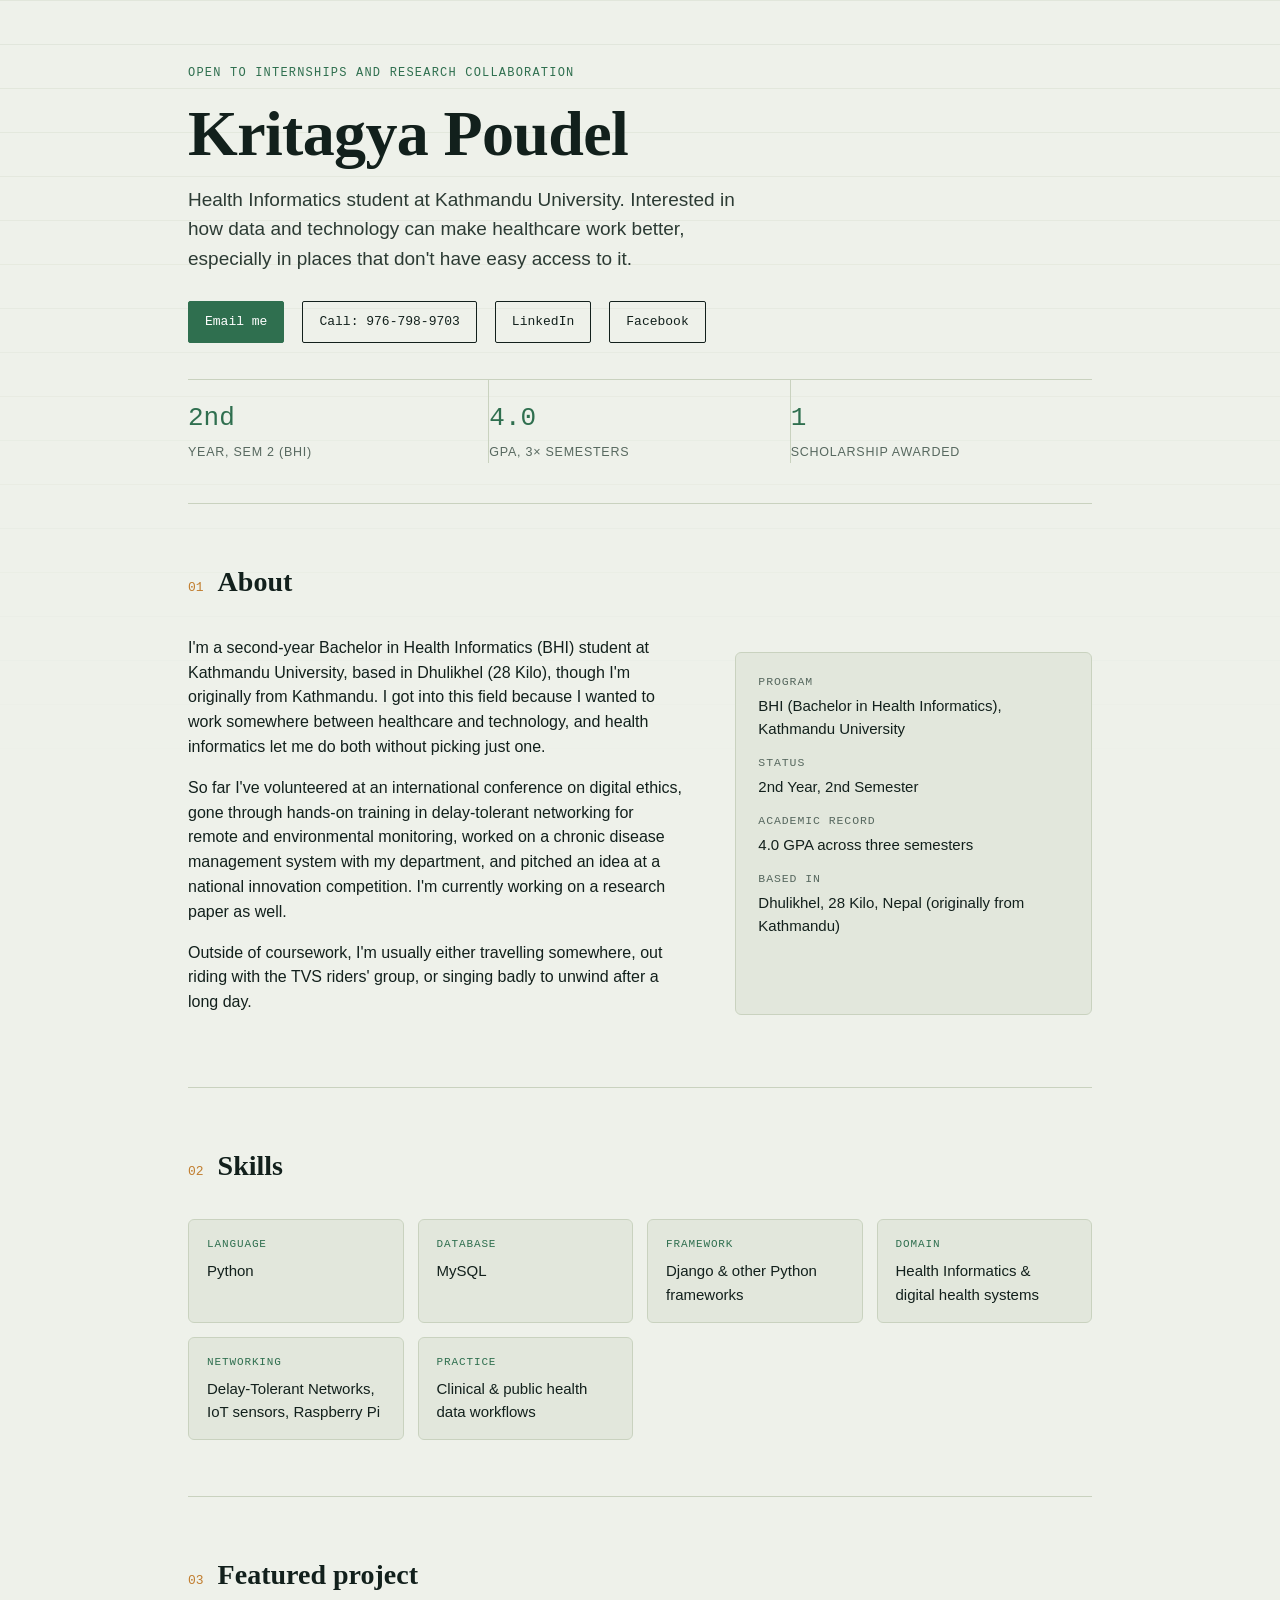
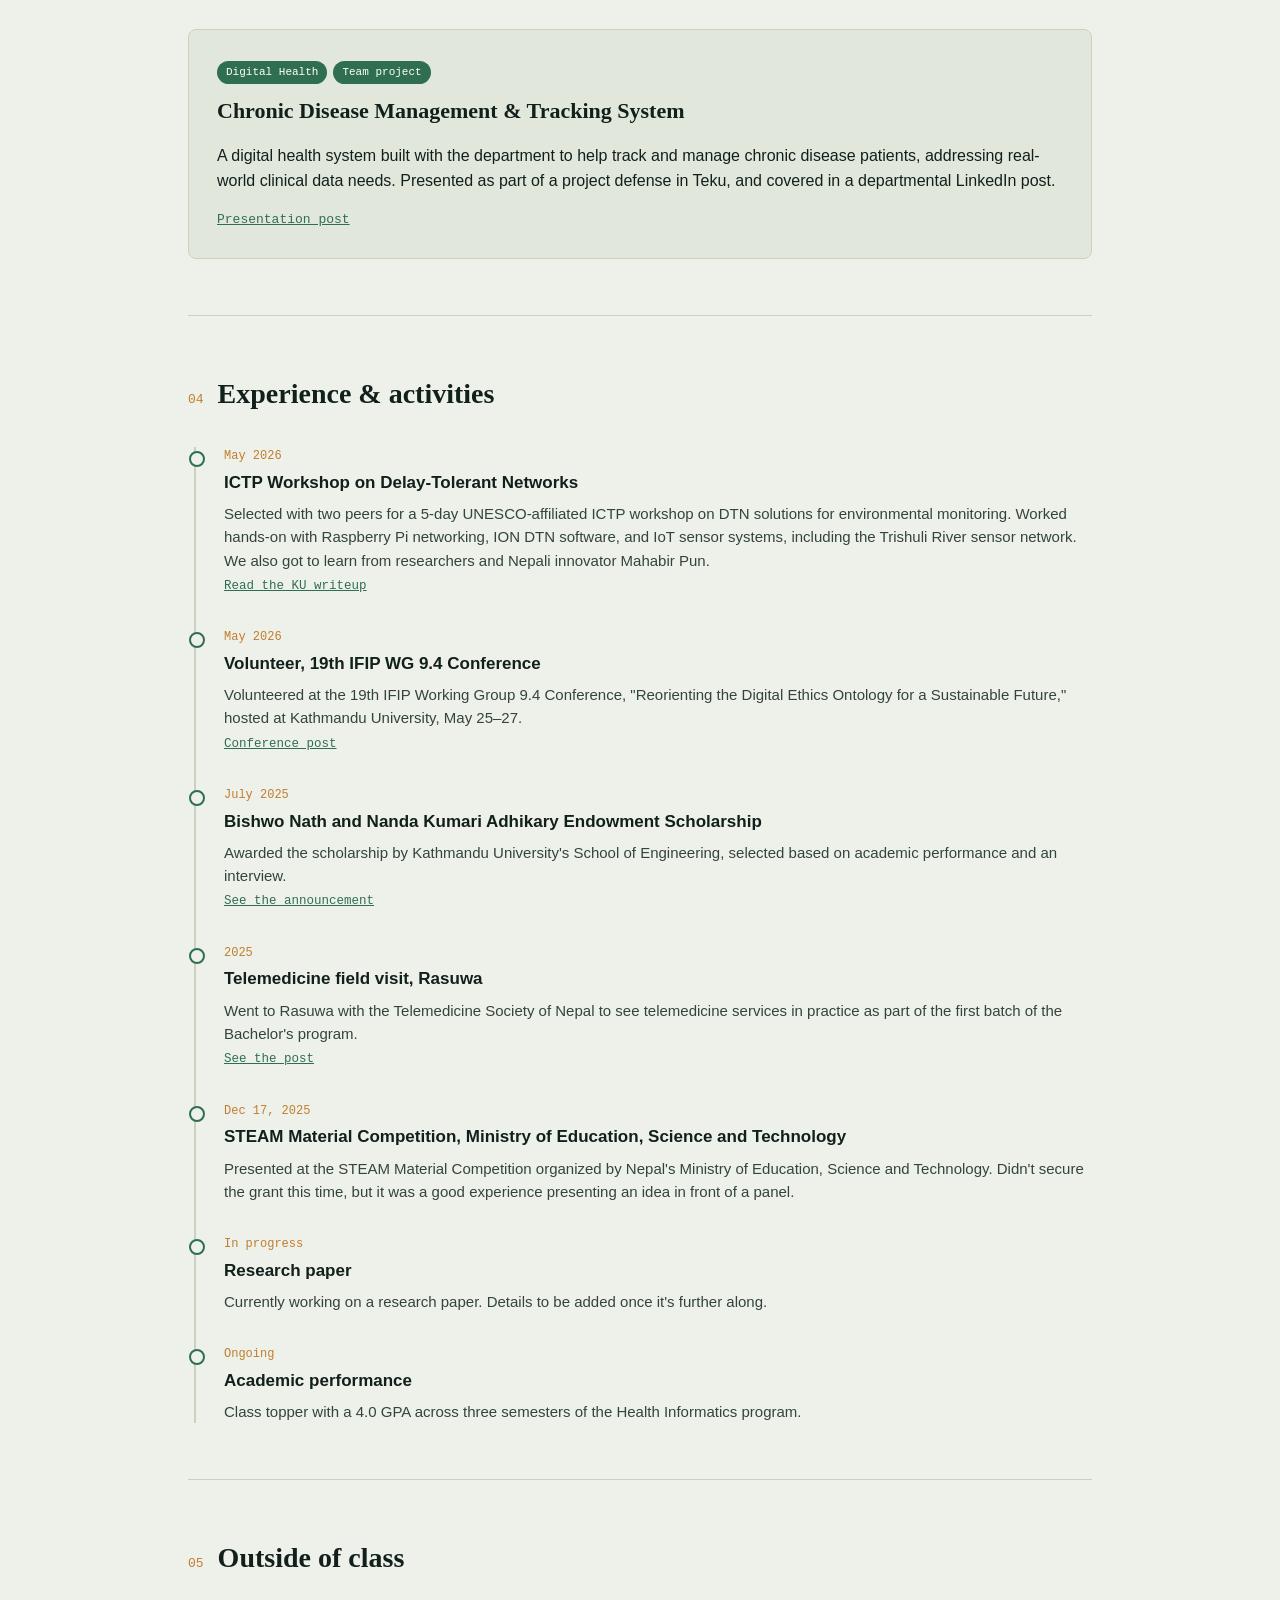
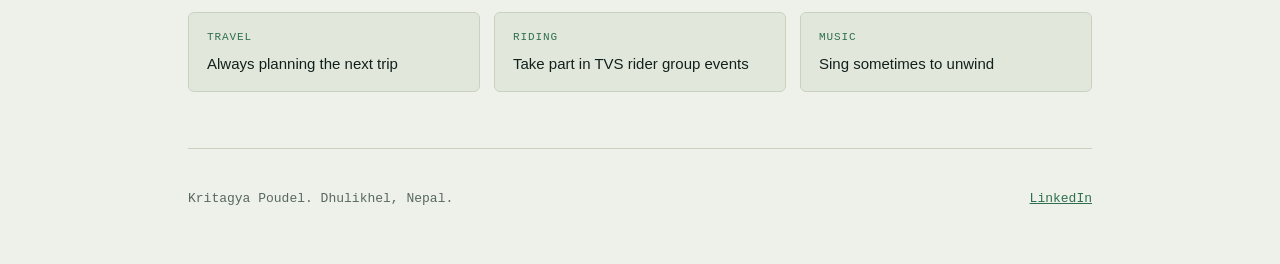
==== index.html @ c58d35d8 "Update personal information in the About section" ====
<!DOCTYPE html>
<html lang="en">
<head>
<meta charset="UTF-8">
<meta name="viewport" content="width=device-width, initial-scale=1.0">
<title>Kritagya Poudel | Health Informatics Student</title>
<meta name="description" content="Portfolio of Kritagya Poudel, Bachelor in Health Informatics student at Kathmandu University.">
<style>
  :root{
    --ink:#12201c;
    --paper:#eef1ea;
    --paper-2:#e2e7dc;
    --signal:#2f6f4f;
    --signal-bright:#4fae7a;
    --wire:#c9d2bf;
    --amber:#c17d2e;
    --display:"Fraunces","Georgia",serif;
    --body:"Inter","Helvetica Neue",Arial,sans-serif;
    --mono:"IBM Plex Mono","SFMono-Regular",Consolas,monospace;
  }
  *{box-sizing:border-box;}
  html{scroll-behavior:smooth;}
  body{
    margin:0;
    background:var(--paper);
    color:var(--ink);
    font-family:var(--body);
    line-height:1.55;
  }
  @font-face{
    font-family:"Fraunces";
    src:local("Georgia");
  }
  a{color:var(--signal);}
  .wrap{max-width:960px;margin:0 auto;padding:0 28px;}

  /* --- signal line background motif --- */
  .pulse-bg{
    position:fixed;inset:0;z-index:-1;pointer-events:none;
    background-image:
      linear-gradient(var(--wire) 1px, transparent 1px);
    background-size:100% 44px;
    opacity:.35;
    -webkit-mask-image: linear-gradient(to bottom, black, transparent 85%);
    mask-image: linear-gradient(to bottom, black, transparent 85%);
  }

  header{
    padding:64px 0 40px;
    border-bottom:1px solid var(--wire);
  }
  .eyebrow{
    font-family:var(--mono);
    font-size:12px;
    letter-spacing:.1em;
    text-transform:uppercase;
    color:var(--signal);
    margin-bottom:18px;
  }
  h1{
    font-family:var(--display);
    font-weight:600;
    font-size:clamp(38px,6vw,64px);
    line-height:1.02;
    margin:0 0 18px;
    letter-spacing:-.01em;
  }
  .tagline{
    font-size:19px;
    max-width:560px;
    color:#2c3b34;
    margin-bottom:28px;
  }
  .stat-row{
    display:grid;
    grid-template-columns:repeat(3,1fr);
    gap:0;
    margin-top:36px;
    border-top:1px solid var(--wire);
  }
  .stat{
    padding:18px 20px 0 0;
    border-right:1px solid var(--wire);
  }
  .stat:last-child{border-right:none;}
  .stat .num{
    font-family:var(--mono);
    font-size:26px;
    color:var(--signal);
    display:block;
  }
  .stat .label{
    font-size:12.5px;
    color:#57685f;
    text-transform:uppercase;
    letter-spacing:.06em;
  }
  .contact-links{
    display:flex;gap:18px;margin-top:26px;flex-wrap:wrap;
  }
  .btn{
    font-family:var(--mono);
    font-size:13px;
    text-decoration:none;
    padding:10px 16px;
    border:1px solid var(--ink);
    border-radius:2px;
    color:var(--ink);
    transition:.15s;
  }
  .btn:hover{background:var(--ink);color:var(--paper);}
  .btn.primary{background:var(--signal);border-color:var(--signal);color:#fff;}
  .btn.primary:hover{background:var(--signal-bright);border-color:var(--signal-bright);}

  section{padding:56px 0;border-bottom:1px solid var(--wire);}
  .sec-head{
    display:flex;align-items:baseline;gap:14px;margin-bottom:32px;
  }
  .sec-num{font-family:var(--mono);color:var(--amber);font-size:13px;}
  h2{
    font-family:var(--display);
    font-size:28px;
    margin:0;
    font-weight:600;
  }

  /* About */
  .about-grid{display:grid;grid-template-columns:1.4fr 1fr;gap:48px;}
  @media(max-width:720px){.about-grid{grid-template-columns:1fr;}}
  .about-grid p{margin:0 0 16px;}
  .facts{
    background:var(--paper-2);
    border:1px solid var(--wire);
    border-radius:6px;
    padding:20px 22px;
  }
  .facts dt{font-family:var(--mono);font-size:11.5px;text-transform:uppercase;letter-spacing:.08em;color:#57685f;margin-top:14px;}
  .facts dt:first-child{margin-top:0;}
  .facts dd{margin:3px 0 0;font-size:15px;}

  /* Skills */
  .skill-grid{
    display:grid;grid-template-columns:repeat(auto-fit,minmax(180px,1fr));
    gap:14px;
  }
  .skill-card{
    background:var(--paper-2);
    border:1px solid var(--wire);
    border-radius:6px;
    padding:16px 18px;
  }
  .skill-card .k{
    font-family:var(--mono);font-size:11px;color:var(--signal);
    text-transform:uppercase;letter-spacing:.08em;
  }
  .skill-card .v{font-size:15px;margin-top:6px;}

  /* Timeline for experience/activities */
  .tl{border-left:2px solid var(--wire);margin-left:6px;}
  .tl-item{position:relative;padding:0 0 32px 28px;}
  .tl-item:last-child{padding-bottom:0;}
  .tl-item::before{
    content:"";position:absolute;left:-7px;top:4px;
    width:12px;height:12px;border-radius:50%;
    background:var(--paper);border:2px solid var(--signal);
  }
  .tl-date{font-family:var(--mono);font-size:12px;color:var(--amber);}
  .tl-title{font-weight:600;font-size:17px;margin:4px 0 6px;}
  .tl-desc{font-size:15px;color:#33443c;}
  .tl-desc a{font-family:var(--mono);font-size:12.5px;}

  /* Project */
  .project-card{
    background:var(--paper-2);border:1px solid var(--wire);border-radius:8px;
    padding:28px;
  }
  .project-card h3{font-family:var(--display);font-size:22px;margin:0 0 10px;}
  .tag{
    display:inline-block;font-family:var(--mono);font-size:11px;
    background:var(--signal);color:#fff;padding:3px 9px;border-radius:20px;
    margin-right:6px;margin-bottom:10px;
  }
  .project-links{margin-top:14px;display:flex;gap:14px;font-family:var(--mono);font-size:13px;}

  footer{
    padding:40px 0 60px;
    font-family:var(--mono);
    font-size:13px;
    color:#57685f;
    display:flex;justify-content:space-between;flex-wrap:wrap;gap:12px;
  }
  footer a{color:var(--signal);}

  ::selection{background:var(--signal-bright);color:#fff;}
</style>
</head>
<body>
<div class="pulse-bg"></div>

<div class="wrap">
  <header>
    <div class="eyebrow">Open to internships and research collaboration</div>
    <h1>Kritagya Poudel</h1>
    <p class="tagline">Health Informatics student at Kathmandu University. Interested in how data and technology can make healthcare work better, especially in places that don't have easy access to it.</p>

    <div class="contact-links">
      <a class="btn primary" href="mailto:kritagya1324@student.ku.edu.np">Email me</a>
      <a class="btn" href="tel:+9779767989703">Call: 976-798-9703</a>
      <a class="btn" href="https://www.linkedin.com/in/kritagyapoudel" target="_blank" rel="noopener">LinkedIn</a>
      <a class="btn" href="https://www.facebook.com/kritu.poudel/" target="_blank" rel="noopener">Facebook</a>
    </div>

    <div class="stat-row">
      <div class="stat"><span class="num">2nd</span><span class="label">Year, Sem 2 (BHI)</span></div>
      <div class="stat"><span class="num">4.0</span><span class="label">GPA, 3× semesters</span></div>
      <div class="stat"><span class="num">1</span><span class="label">Scholarship awarded</span></div>
    </div>
  </header>

  <section id="about">
    <div class="sec-head"><span class="sec-num">01</span><h2>About</h2></div>
    <div class="about-grid">
      <div>
        <p>I'm a second-year Bachelor in Health Informatics (BHI) student at Kathmandu University, based in Dhulikhel (28 Kilo), though I'm originally from Kathmandu. I got into this field because I wanted to work somewhere between healthcare and technology, and health informatics let me do both without picking just one.</p>
        <p>So far I've volunteered at an international conference on digital ethics, gone through hands-on training in delay-tolerant networking for remote and environmental monitoring, worked on a chronic disease management system with my department, and pitched an idea at a national innovation competition. I'm currently working on a research paper as well.</p>
        <p>Outside of coursework, I'm usually either travelling somewhere, out riding with the TVS riders' group, or singing badly to unwind after a long day.</p>
      </div>
      <dl class="facts">
        <dt>Program</dt>
        <dd>BHI (Bachelor in Health Informatics), Kathmandu University</dd>
        <dt>Status</dt>
        <dd>2nd Year, 2nd Semester</dd>
        <dt>Academic record</dt>
        <dd>4.0 GPA across three semesters</dd>
        <dt>Based in</dt>
        <dd>Dhulikhel, 28 Kilo, Nepal (originally from Kathmandu)</dd>
      </dl>
    </div>
  </section>

  <section id="skills">
    <div class="sec-head"><span class="sec-num">02</span><h2>Skills</h2></div>
    <div class="skill-grid">
      <div class="skill-card"><div class="k">Language</div><div class="v">Python</div></div>
      <div class="skill-card"><div class="k">Database</div><div class="v">MySQL</div></div>
      <div class="skill-card"><div class="k">Framework</div><div class="v">Django &amp; other Python frameworks</div></div>
      <div class="skill-card"><div class="k">Domain</div><div class="v">Health Informatics &amp; digital health systems</div></div>
      <div class="skill-card"><div class="k">Networking</div><div class="v">Delay-Tolerant Networks, IoT sensors, Raspberry Pi</div></div>
      <div class="skill-card"><div class="k">Practice</div><div class="v">Clinical &amp; public health data workflows</div></div>
    </div>
  </section>

  <section id="project">
    <div class="sec-head"><span class="sec-num">03</span><h2>Featured project</h2></div>
    <div class="project-card">
      <span class="tag">Digital Health</span><span class="tag">Team project</span>
      <h3>Chronic Disease Management &amp; Tracking System</h3>
      <p>A digital health system built with the department to help track and manage chronic disease patients, addressing real-world clinical data needs. Presented as part of a project defense in Teku, and covered in a departmental LinkedIn post.</p>
      <div class="project-links">
        <a href="https://www.linkedin.com/posts/kudohi_the-department-of-health-informatics-kathmandu-activity-7490781590642663424-5_3l" target="_blank" rel="noopener">Presentation post</a>
      </div>
    </div>
  </section>

  <section id="experience">
    <div class="sec-head"><span class="sec-num">04</span><h2>Experience &amp; activities</h2></div>
    <div class="tl">
      <div class="tl-item">
        <div class="tl-date">May 2026</div>
        <div class="tl-title">ICTP Workshop on Delay-Tolerant Networks</div>
        <div class="tl-desc">Selected with two peers for a 5-day UNESCO-affiliated ICTP workshop on DTN solutions for environmental monitoring. Worked hands-on with Raspberry Pi networking, ION DTN software, and IoT sensor systems, including the Trishuli River sensor network. We also got to learn from researchers and Nepali innovator Mahabir Pun.
          <br><a href="https://ku.edu.np/news-app/ku-health-informatics-students-attend-ictp-workshop-on-delay-tolerant-networks?search_category=3&search_school=1&search_department=67&search_site_name=kudohi" target="_blank" rel="noopener">Read the KU writeup</a>
        </div>
      </div>
      <div class="tl-item">
        <div class="tl-date">May 2026</div>
        <div class="tl-title">Volunteer, 19th IFIP WG 9.4 Conference</div>
        <div class="tl-desc">Volunteered at the 19th IFIP Working Group 9.4 Conference, "Reorienting the Digital Ethics Ontology for a Sustainable Future," hosted at Kathmandu University, May 25–27.
          <br><a href="https://lnkd.in/p/g4Z8MsCM" target="_blank" rel="noopener">Conference post</a>
        </div>
      </div>
      <div class="tl-item">
        <div class="tl-date">July 2025</div>
        <div class="tl-title">Bishwo Nath and Nanda Kumari Adhikary Endowment Scholarship</div>
        <div class="tl-desc">Awarded the scholarship by Kathmandu University's School of Engineering, selected based on academic performance and an interview.
          <br><a href="https://ku.edu.np/news-app/scholarship-award-announcement---biswo-nath-adhikary-and-nanda-kumari-adhikary-endowment-fund?tags=SCHOLARSHIP&search_site_name=kuhome&show_on_home=0" target="_blank" rel="noopener">See the announcement</a>
        </div>
      </div>
      <div class="tl-item">
        <div class="tl-date">2025</div>
        <div class="tl-title">Telemedicine field visit, Rasuwa</div>
        <div class="tl-desc">Went to Rasuwa with the Telemedicine Society of Nepal to see telemedicine services in practice as part of the first batch of the Bachelor's program.
          <br><a href="https://www.linkedin.com/posts/kudohi_students-from-the-first-batch-of-the-bachelors-activity-7417100293370228736-YAhb" target="_blank" rel="noopener">See the post</a>
        </div>
      </div>
      <div class="tl-item">
        <div class="tl-date">Dec 17, 2025</div>
        <div class="tl-title">STEAM Material Competition, Ministry of Education, Science and Technology</div>
        <div class="tl-desc">Presented at the STEAM Material Competition organized by Nepal's Ministry of Education, Science and Technology. Didn't secure the grant this time, but it was a good experience presenting an idea in front of a panel.</div>
      </div>
      <div class="tl-item">
        <div class="tl-date">In progress</div>
        <div class="tl-title">Research paper</div>
        <div class="tl-desc">Currently working on a research paper. Details to be added once it's further along.</div>
      </div>
      <div class="tl-item">
        <div class="tl-date">Ongoing</div>
        <div class="tl-title">Academic performance</div>
        <div class="tl-desc">Class topper with a 4.0 GPA across three semesters of the Health Informatics program.</div>
      </div>
    </div>
  </section>

  <section id="hobbies">
    <div class="sec-head"><span class="sec-num">05</span><h2>Outside of class</h2></div>
    <div class="skill-grid">
      <div class="skill-card"><div class="k">Travel</div><div class="v">Always planning the next trip</div></div>
      <div class="skill-card"><div class="k">Riding</div><div class="v">Take part in TVS rider group events</div></div>
      <div class="skill-card"><div class="k">Music</div><div class="v">Sing sometimes to unwind</div></div>
    </div>
  </section>

  <footer>
    <span>Kritagya Poudel. Dhulikhel, Nepal.</span>
    <span><a href="https://www.linkedin.com/in/kritagyapoudel" target="_blank" rel="noopener">LinkedIn</a></span>
  </footer>
</div>

</body>
</html>
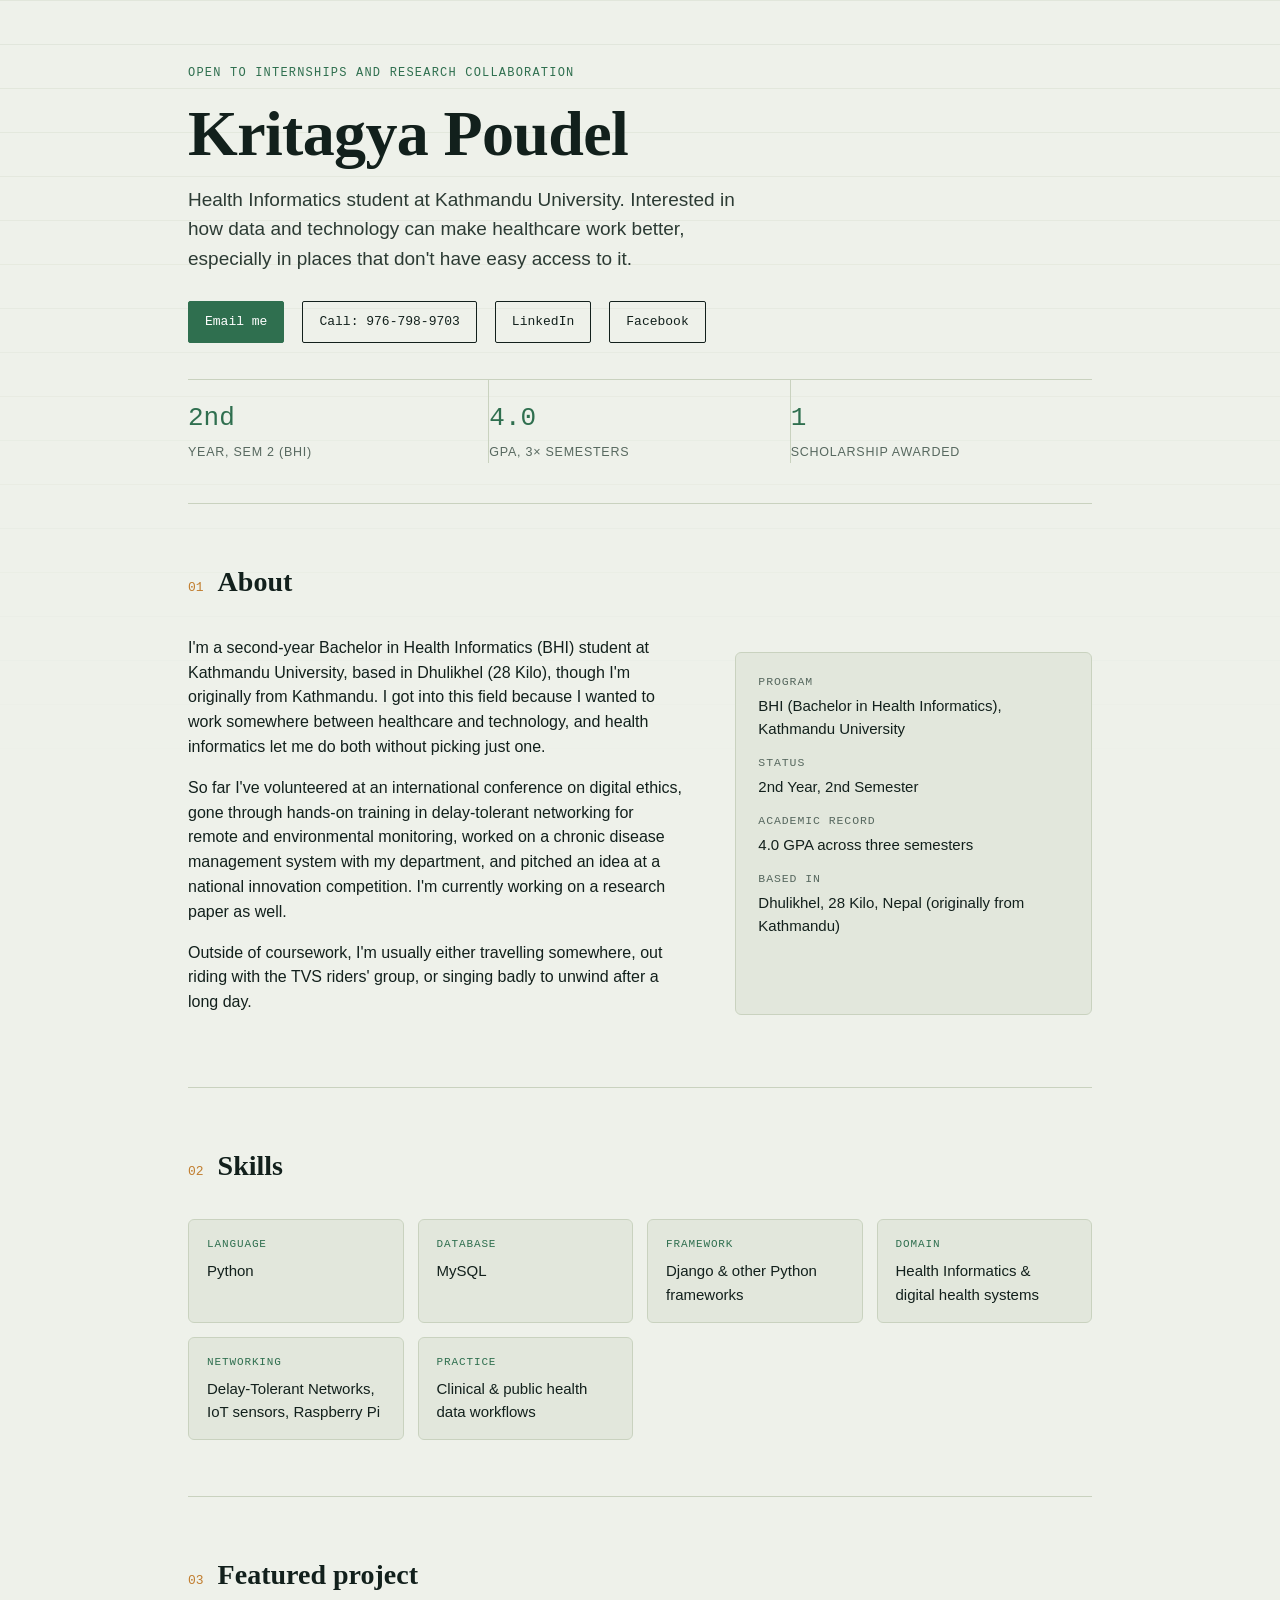
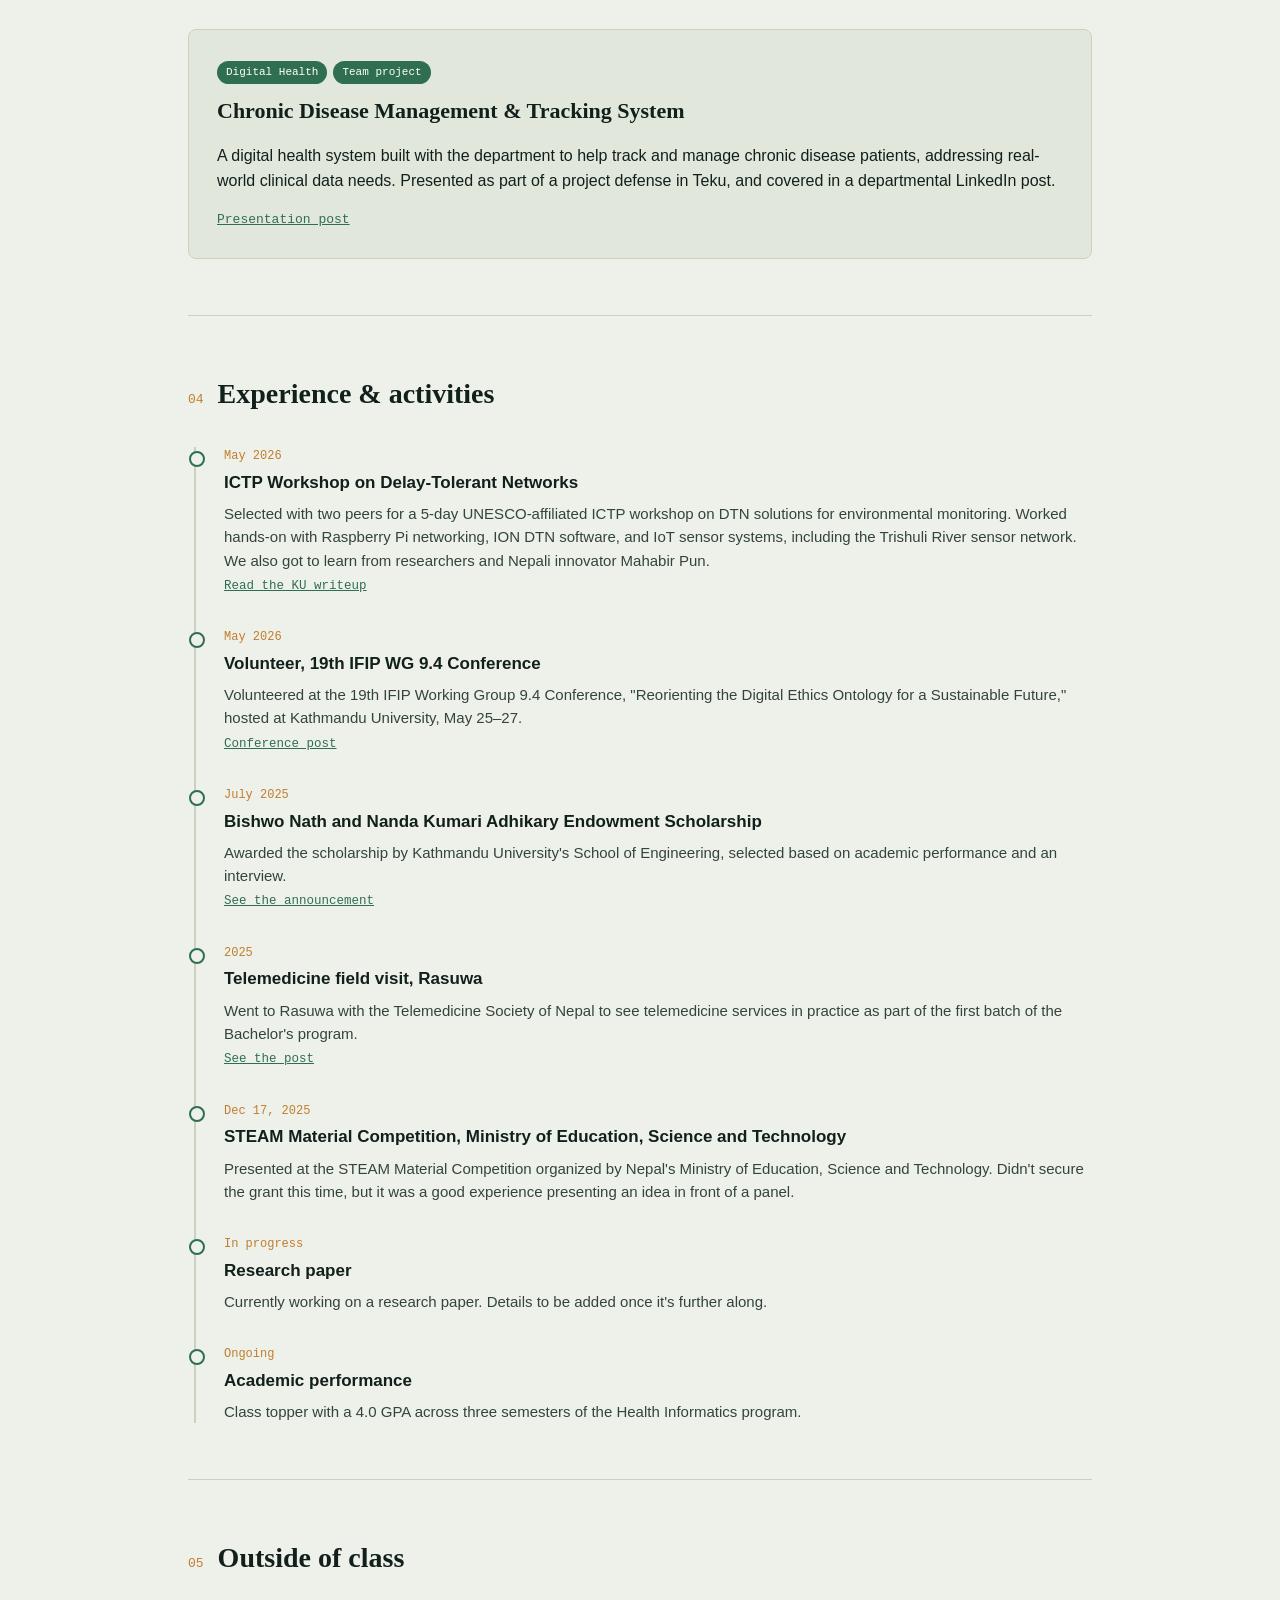
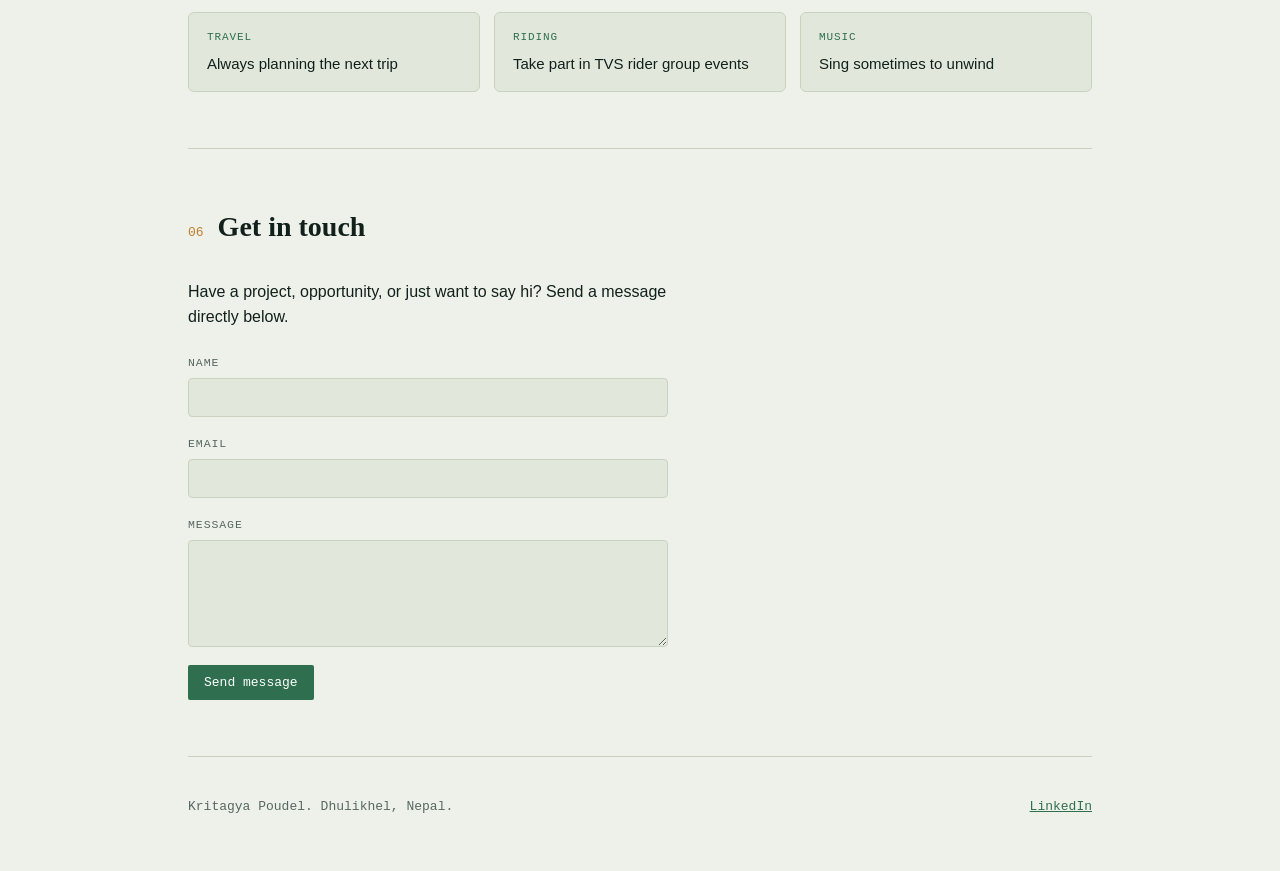
==== commit 42a13095: "Implement contact section with form Added a contact section with a form for user inquiries." ====
--- a/index.html
+++ b/index.html
@@ -5,6 +5,20 @@
 <meta name="viewport" content="width=device-width, initial-scale=1.0">
 <title>Kritagya Poudel | Health Informatics Student</title>
 <meta name="description" content="Portfolio of Kritagya Poudel, Bachelor in Health Informatics student at Kathmandu University.">
+
+<!-- Favicon: KP monogram -->
+<link rel="icon" type="image/svg+xml" href="data:image/svg+xml,%3Csvg xmlns='http://www.w3.org/2000/svg' viewBox='0 0 64 64'%3E%3Crect width='64' height='64' rx='12' fill='%232f6f4f'/%3E%3Ctext x='32' y='43' font-family='Georgia,serif' font-size='28' font-weight='700' fill='%23eef1ea' text-anchor='middle'%3EKP%3C/text%3E%3C/svg%3E">
+
+<!-- Open Graph / social preview -->
+<meta property="og:title" content="Kritagya Poudel | Health Informatics Student">
+<meta property="og:description" content="Bachelor in Health Informatics (BHI) student at Kathmandu University. Data, digital health systems, and networked care.">
+<meta property="og:type" content="website">
+<meta property="og:url" content="https://kritagyapoudel.com.np">
+<meta property="og:image" content="https://kritagyapoudel.com.np/preview.png">
+<meta name="twitter:card" content="summary_large_image">
+<meta name="twitter:title" content="Kritagya Poudel | Health Informatics Student">
+<meta name="twitter:description" content="Bachelor in Health Informatics (BHI) student at Kathmandu University. Data, digital health systems, and networked care.">
+<meta name="twitter:image" content="https://kritagyapoudel.com.np/preview.png">
 <style>
   :root{
     --ink:#12201c;
@@ -192,6 +206,24 @@
   footer a{color:var(--signal);}
 
   ::selection{background:var(--signal-bright);color:#fff;}
+
+  /* Contact form */
+  .contact-form{max-width:480px;}
+  .form-row{margin-bottom:18px;display:flex;flex-direction:column;}
+  .form-row label{
+    font-family:var(--mono);font-size:11.5px;text-transform:uppercase;
+    letter-spacing:.08em;color:#57685f;margin-bottom:6px;
+  }
+  .form-row input, .form-row textarea{
+    font-family:var(--body);font-size:15px;
+    padding:10px 12px;border:1px solid var(--wire);border-radius:4px;
+    background:var(--paper-2);color:var(--ink);
+    resize:vertical;
+  }
+  .form-row input:focus, .form-row textarea:focus{
+    outline:none;border-color:var(--signal);
+  }
+  .contact-form .btn{border:none;cursor:pointer;font-family:var(--mono);}
 </style>
 </head>
 <body>
@@ -320,6 +352,26 @@
     </div>
   </section>
 
+  <section id="contact">
+    <div class="sec-head"><span class="sec-num">06</span><h2>Get in touch</h2></div>
+    <p style="max-width:520px;margin-bottom:24px;">Have a project, opportunity, or just want to say hi? Send a message directly below.</p>
+    <form action="https://formspree.io/f/mqpzjjok" method="POST" class="contact-form">
+      <div class="form-row">
+        <label for="name">Name</label>
+        <input type="text" id="name" name="name" required>
+      </div>
+      <div class="form-row">
+        <label for="email">Email</label>
+        <input type="email" id="email" name="_replyto" required>
+      </div>
+      <div class="form-row">
+        <label for="message">Message</label>
+        <textarea id="message" name="message" rows="5" required></textarea>
+      </div>
+      <button type="submit" class="btn primary">Send message</button>
+    </form>
+  </section>
+
   <footer>
     <span>Kritagya Poudel. Dhulikhel, Nepal.</span>
     <span><a href="https://www.linkedin.com/in/kritagyapoudel" target="_blank" rel="noopener">LinkedIn</a></span>
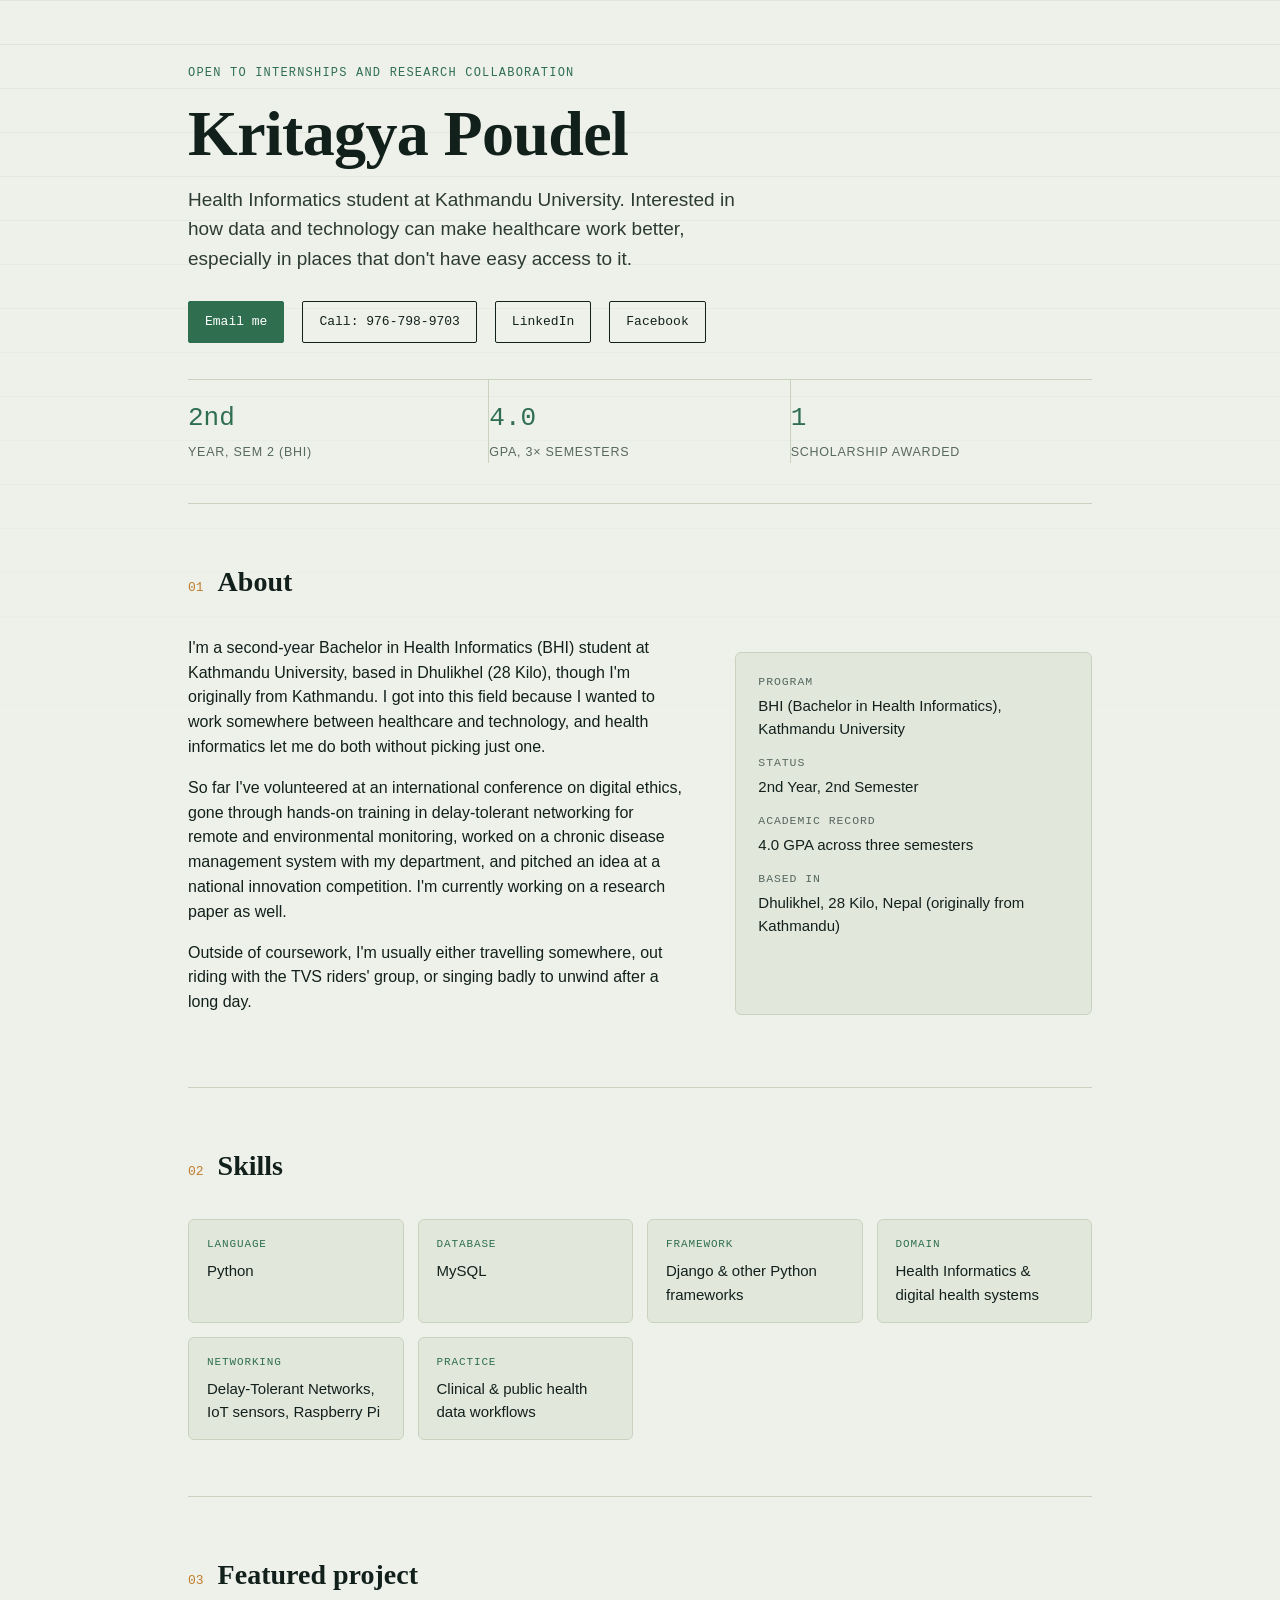
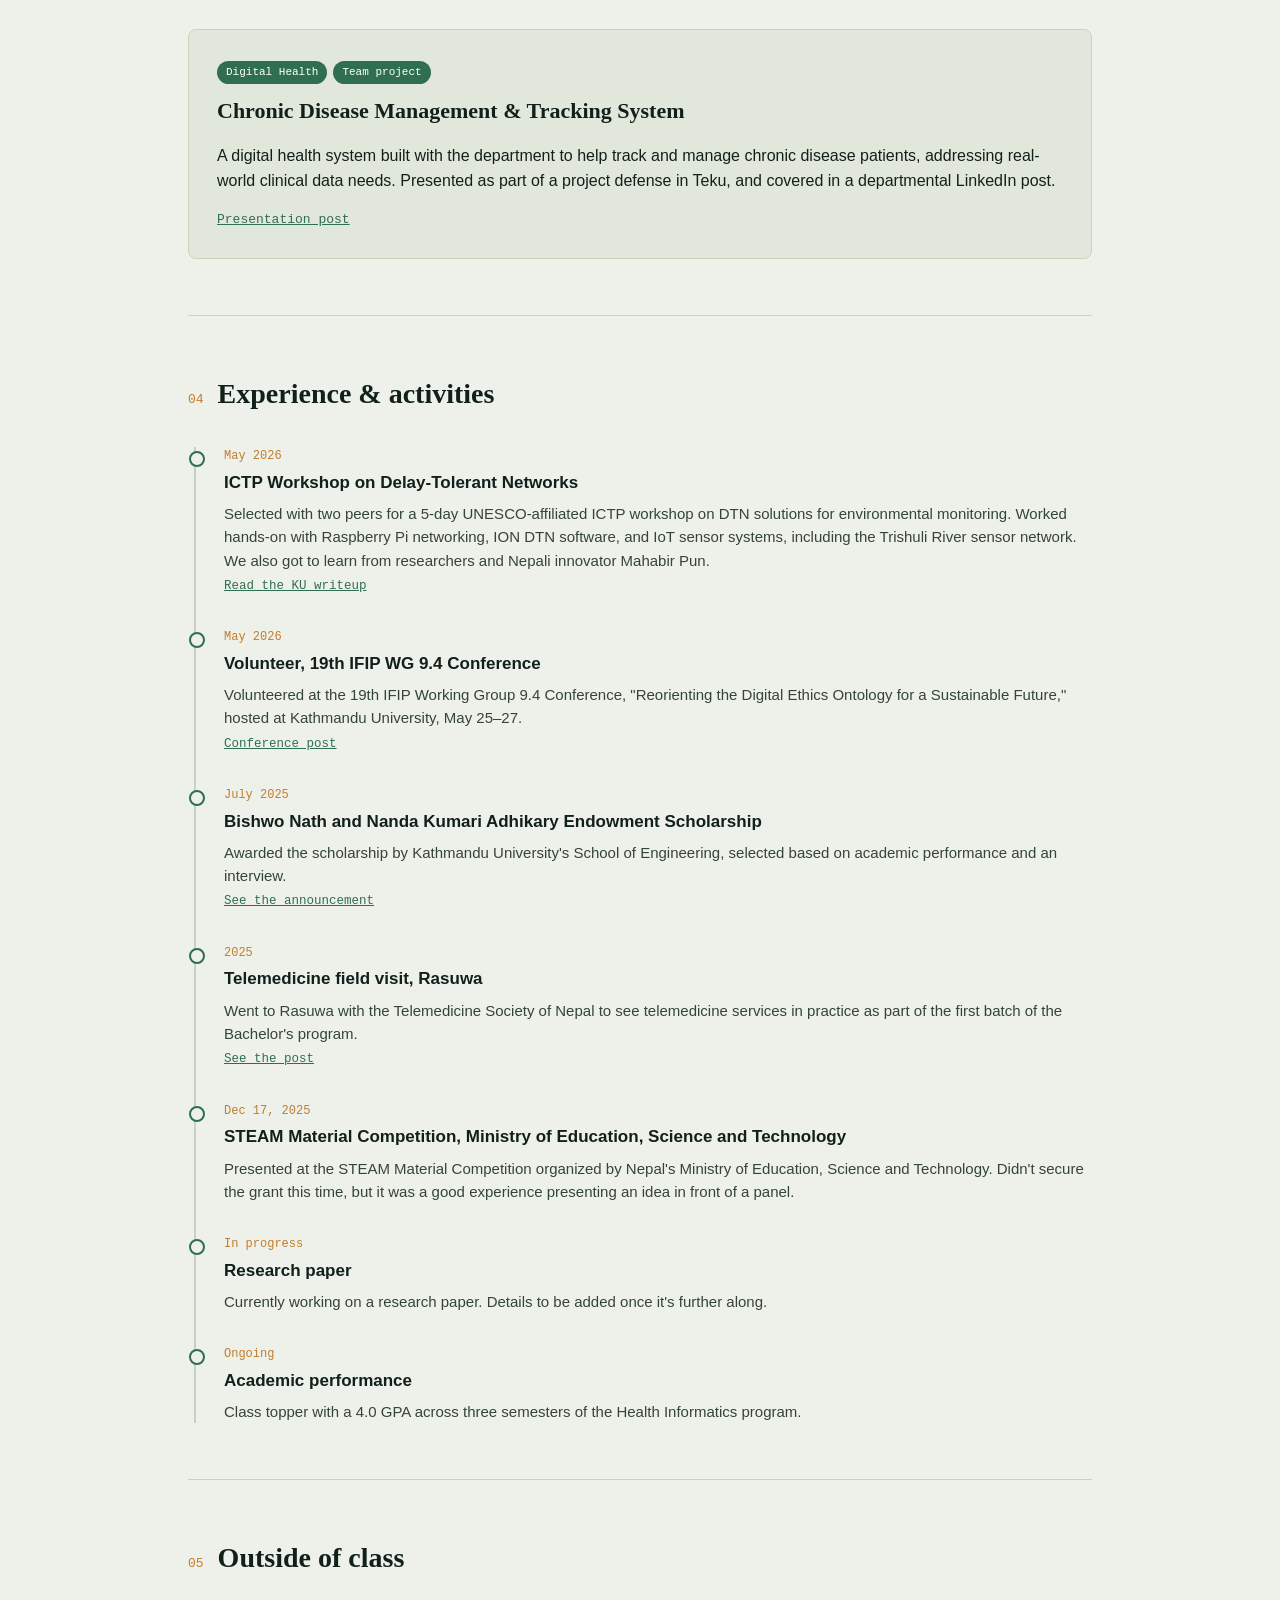
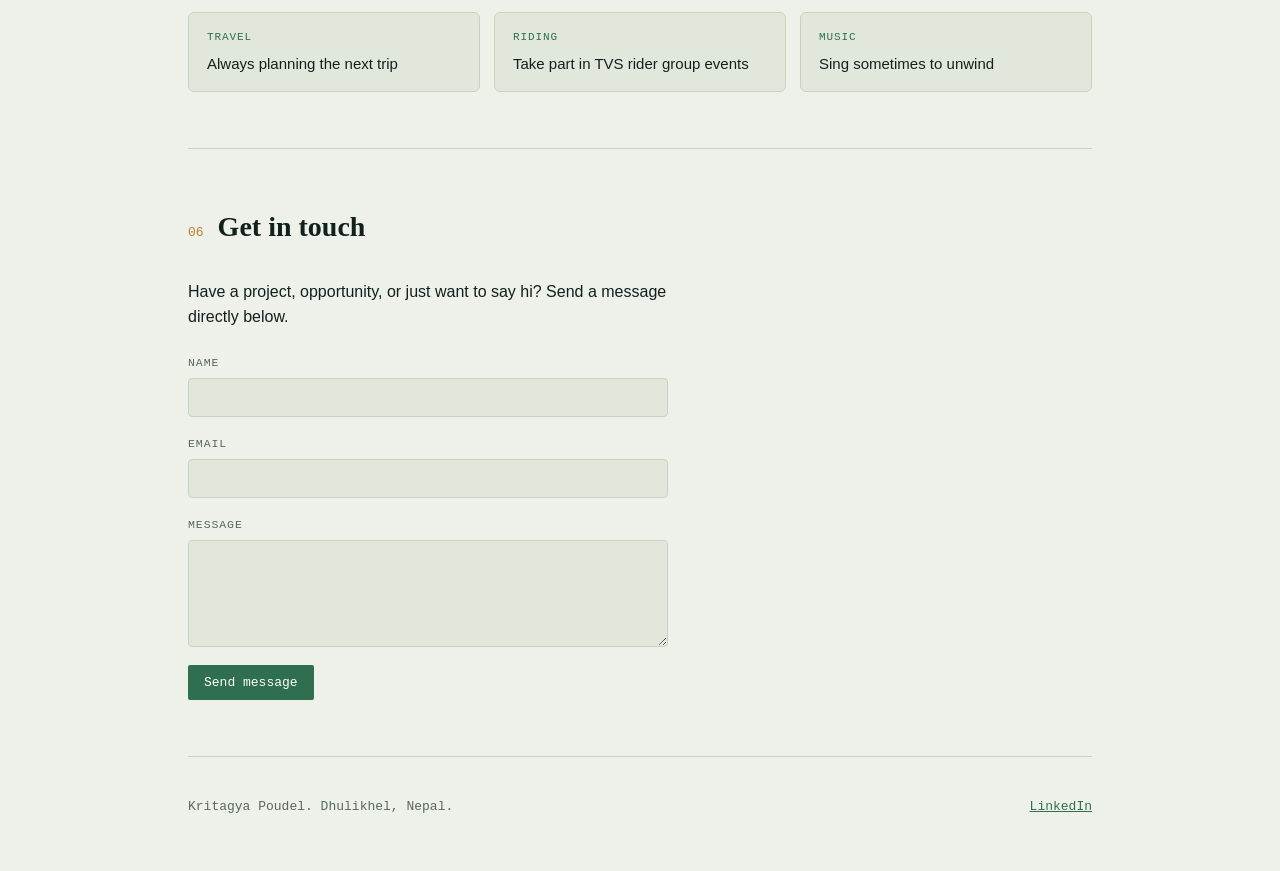
==== commit c6dfe43b: "Update Open Graph and Twitter image URLs" ====
--- a/index.html
+++ b/index.html
@@ -14,11 +14,11 @@
 <meta property="og:description" content="Bachelor in Health Informatics (BHI) student at Kathmandu University. Data, digital health systems, and networked care.">
 <meta property="og:type" content="website">
 <meta property="og:url" content="https://kritagyapoudel.com.np">
-<meta property="og:image" content="https://kritagyapoudel.com.np/preview.png">
+<meta property="og:image" content="https://poudelkritagya.github.io/preview.png">
 <meta name="twitter:card" content="summary_large_image">
 <meta name="twitter:title" content="Kritagya Poudel | Health Informatics Student">
 <meta name="twitter:description" content="Bachelor in Health Informatics (BHI) student at Kathmandu University. Data, digital health systems, and networked care.">
-<meta name="twitter:image" content="https://kritagyapoudel.com.np/preview.png">
+<meta name="twitter:image" content="https://poudelkritagya.github.io/preview.png">
 <style>
   :root{
     --ink:#12201c;
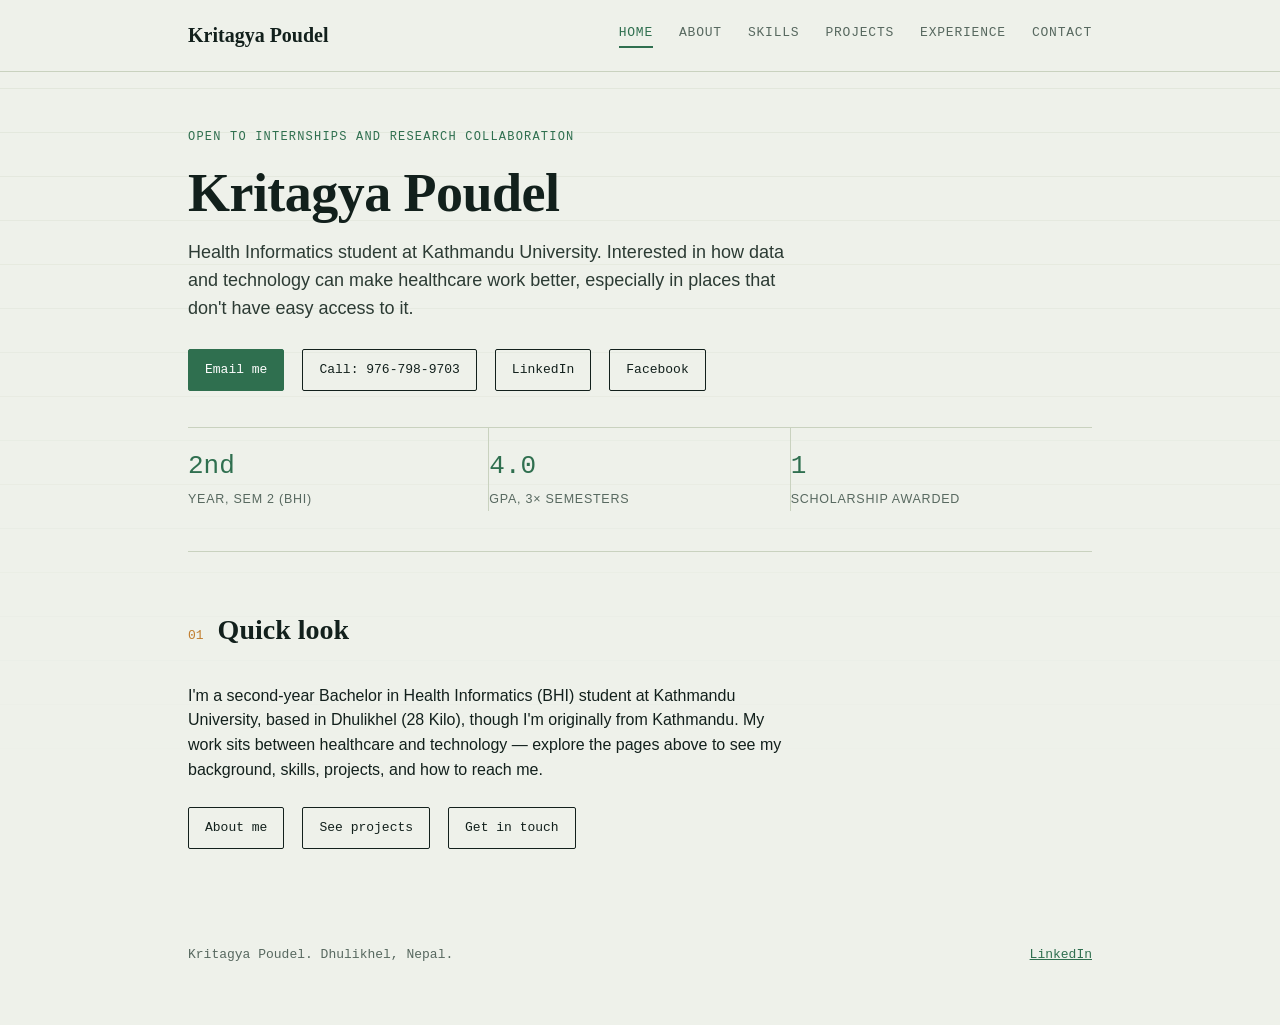
==== commit 71779139: "Add files via upload" ====
--- a/index.html
+++ b/index.html
@@ -5,238 +5,43 @@
 <meta name="viewport" content="width=device-width, initial-scale=1.0">
 <title>Kritagya Poudel | Health Informatics Student</title>
 <meta name="description" content="Portfolio of Kritagya Poudel, Bachelor in Health Informatics student at Kathmandu University.">
-
-<!-- Favicon: KP monogram -->
 <link rel="icon" type="image/svg+xml" href="data:image/svg+xml,%3Csvg xmlns='http://www.w3.org/2000/svg' viewBox='0 0 64 64'%3E%3Crect width='64' height='64' rx='12' fill='%232f6f4f'/%3E%3Ctext x='32' y='43' font-family='Georgia,serif' font-size='28' font-weight='700' fill='%23eef1ea' text-anchor='middle'%3EKP%3C/text%3E%3C/svg%3E">
-
-<!-- Open Graph / social preview -->
 <meta property="og:title" content="Kritagya Poudel | Health Informatics Student">
 <meta property="og:description" content="Bachelor in Health Informatics (BHI) student at Kathmandu University. Data, digital health systems, and networked care.">
 <meta property="og:type" content="website">
-<meta property="og:url" content="https://kritagyapoudel.com.np">
+<meta property="og:url" content="https://poudelkritagya.github.io">
 <meta property="og:image" content="https://poudelkritagya.github.io/preview.png">
 <meta name="twitter:card" content="summary_large_image">
 <meta name="twitter:title" content="Kritagya Poudel | Health Informatics Student">
 <meta name="twitter:description" content="Bachelor in Health Informatics (BHI) student at Kathmandu University. Data, digital health systems, and networked care.">
 <meta name="twitter:image" content="https://poudelkritagya.github.io/preview.png">
-<style>
-  :root{
-    --ink:#12201c;
-    --paper:#eef1ea;
-    --paper-2:#e2e7dc;
-    --signal:#2f6f4f;
-    --signal-bright:#4fae7a;
-    --wire:#c9d2bf;
-    --amber:#c17d2e;
-    --display:"Fraunces","Georgia",serif;
-    --body:"Inter","Helvetica Neue",Arial,sans-serif;
-    --mono:"IBM Plex Mono","SFMono-Regular",Consolas,monospace;
-  }
-  *{box-sizing:border-box;}
-  html{scroll-behavior:smooth;}
-  body{
-    margin:0;
-    background:var(--paper);
-    color:var(--ink);
-    font-family:var(--body);
-    line-height:1.55;
-  }
-  @font-face{
-    font-family:"Fraunces";
-    src:local("Georgia");
-  }
-  a{color:var(--signal);}
-  .wrap{max-width:960px;margin:0 auto;padding:0 28px;}
-
-  /* --- signal line background motif --- */
-  .pulse-bg{
-    position:fixed;inset:0;z-index:-1;pointer-events:none;
-    background-image:
-      linear-gradient(var(--wire) 1px, transparent 1px);
-    background-size:100% 44px;
-    opacity:.35;
-    -webkit-mask-image: linear-gradient(to bottom, black, transparent 85%);
-    mask-image: linear-gradient(to bottom, black, transparent 85%);
-  }
-
-  header{
-    padding:64px 0 40px;
-    border-bottom:1px solid var(--wire);
-  }
-  .eyebrow{
-    font-family:var(--mono);
-    font-size:12px;
-    letter-spacing:.1em;
-    text-transform:uppercase;
-    color:var(--signal);
-    margin-bottom:18px;
-  }
-  h1{
-    font-family:var(--display);
-    font-weight:600;
-    font-size:clamp(38px,6vw,64px);
-    line-height:1.02;
-    margin:0 0 18px;
-    letter-spacing:-.01em;
-  }
-  .tagline{
-    font-size:19px;
-    max-width:560px;
-    color:#2c3b34;
-    margin-bottom:28px;
-  }
-  .stat-row{
-    display:grid;
-    grid-template-columns:repeat(3,1fr);
-    gap:0;
-    margin-top:36px;
-    border-top:1px solid var(--wire);
-  }
-  .stat{
-    padding:18px 20px 0 0;
-    border-right:1px solid var(--wire);
-  }
-  .stat:last-child{border-right:none;}
-  .stat .num{
-    font-family:var(--mono);
-    font-size:26px;
-    color:var(--signal);
-    display:block;
-  }
-  .stat .label{
-    font-size:12.5px;
-    color:#57685f;
-    text-transform:uppercase;
-    letter-spacing:.06em;
-  }
-  .contact-links{
-    display:flex;gap:18px;margin-top:26px;flex-wrap:wrap;
-  }
-  .btn{
-    font-family:var(--mono);
-    font-size:13px;
-    text-decoration:none;
-    padding:10px 16px;
-    border:1px solid var(--ink);
-    border-radius:2px;
-    color:var(--ink);
-    transition:.15s;
-  }
-  .btn:hover{background:var(--ink);color:var(--paper);}
-  .btn.primary{background:var(--signal);border-color:var(--signal);color:#fff;}
-  .btn.primary:hover{background:var(--signal-bright);border-color:var(--signal-bright);}
-
-  section{padding:56px 0;border-bottom:1px solid var(--wire);}
-  .sec-head{
-    display:flex;align-items:baseline;gap:14px;margin-bottom:32px;
-  }
-  .sec-num{font-family:var(--mono);color:var(--amber);font-size:13px;}
-  h2{
-    font-family:var(--display);
-    font-size:28px;
-    margin:0;
-    font-weight:600;
-  }
-
-  /* About */
-  .about-grid{display:grid;grid-template-columns:1.4fr 1fr;gap:48px;}
-  @media(max-width:720px){.about-grid{grid-template-columns:1fr;}}
-  .about-grid p{margin:0 0 16px;}
-  .facts{
-    background:var(--paper-2);
-    border:1px solid var(--wire);
-    border-radius:6px;
-    padding:20px 22px;
-  }
-  .facts dt{font-family:var(--mono);font-size:11.5px;text-transform:uppercase;letter-spacing:.08em;color:#57685f;margin-top:14px;}
-  .facts dt:first-child{margin-top:0;}
-  .facts dd{margin:3px 0 0;font-size:15px;}
-
-  /* Skills */
-  .skill-grid{
-    display:grid;grid-template-columns:repeat(auto-fit,minmax(180px,1fr));
-    gap:14px;
-  }
-  .skill-card{
-    background:var(--paper-2);
-    border:1px solid var(--wire);
-    border-radius:6px;
-    padding:16px 18px;
-  }
-  .skill-card .k{
-    font-family:var(--mono);font-size:11px;color:var(--signal);
-    text-transform:uppercase;letter-spacing:.08em;
-  }
-  .skill-card .v{font-size:15px;margin-top:6px;}
-
-  /* Timeline for experience/activities */
-  .tl{border-left:2px solid var(--wire);margin-left:6px;}
-  .tl-item{position:relative;padding:0 0 32px 28px;}
-  .tl-item:last-child{padding-bottom:0;}
-  .tl-item::before{
-    content:"";position:absolute;left:-7px;top:4px;
-    width:12px;height:12px;border-radius:50%;
-    background:var(--paper);border:2px solid var(--signal);
-  }
-  .tl-date{font-family:var(--mono);font-size:12px;color:var(--amber);}
-  .tl-title{font-weight:600;font-size:17px;margin:4px 0 6px;}
-  .tl-desc{font-size:15px;color:#33443c;}
-  .tl-desc a{font-family:var(--mono);font-size:12.5px;}
-
-  /* Project */
-  .project-card{
-    background:var(--paper-2);border:1px solid var(--wire);border-radius:8px;
-    padding:28px;
-  }
-  .project-card h3{font-family:var(--display);font-size:22px;margin:0 0 10px;}
-  .tag{
-    display:inline-block;font-family:var(--mono);font-size:11px;
-    background:var(--signal);color:#fff;padding:3px 9px;border-radius:20px;
-    margin-right:6px;margin-bottom:10px;
-  }
-  .project-links{margin-top:14px;display:flex;gap:14px;font-family:var(--mono);font-size:13px;}
-
-  footer{
-    padding:40px 0 60px;
-    font-family:var(--mono);
-    font-size:13px;
-    color:#57685f;
-    display:flex;justify-content:space-between;flex-wrap:wrap;gap:12px;
-  }
-  footer a{color:var(--signal);}
-
-  ::selection{background:var(--signal-bright);color:#fff;}
-
-  /* Contact form */
-  .contact-form{max-width:480px;}
-  .form-row{margin-bottom:18px;display:flex;flex-direction:column;}
-  .form-row label{
-    font-family:var(--mono);font-size:11.5px;text-transform:uppercase;
-    letter-spacing:.08em;color:#57685f;margin-bottom:6px;
-  }
-  .form-row input, .form-row textarea{
-    font-family:var(--body);font-size:15px;
-    padding:10px 12px;border:1px solid var(--wire);border-radius:4px;
-    background:var(--paper-2);color:var(--ink);
-    resize:vertical;
-  }
-  .form-row input:focus, .form-row textarea:focus{
-    outline:none;border-color:var(--signal);
-  }
-  .contact-form .btn{border:none;cursor:pointer;font-family:var(--mono);}
-</style>
+<link rel="stylesheet" href="style.css">
 </head>
 <body>
 <div class="pulse-bg"></div>
 
+<nav class="topnav">
+  <div class="wrap">
+    <a class="brand" href="index.html">Kritagya Poudel</a>
+    <div class="links">
+      <a href="index.html" class="active">Home</a>
+      <a href="about.html">About</a>
+      <a href="skills.html">Skills</a>
+      <a href="projects.html">Projects</a>
+      <a href="experience.html">Experience</a>
+      <a href="contact.html">Contact</a>
+    </div>
+  </div>
+</nav>
+
 <div class="wrap">
-  <header>
+  <header class="page-head">
     <div class="eyebrow">Open to internships and research collaboration</div>
     <h1>Kritagya Poudel</h1>
     <p class="tagline">Health Informatics student at Kathmandu University. Interested in how data and technology can make healthcare work better, especially in places that don't have easy access to it.</p>
 
     <div class="contact-links">
-      <a class="btn primary" href="mailto:kritagya1324@student.ku.edu.np">Email me</a>
+      <a class="btn primary" href="mailto:kritupoudel7@gmail.com">Email me</a>
       <a class="btn" href="tel:+9779767989703">Call: 976-798-9703</a>
       <a class="btn" href="https://www.linkedin.com/in/kritagyapoudel" target="_blank" rel="noopener">LinkedIn</a>
       <a class="btn" href="https://www.facebook.com/kritu.poudel/" target="_blank" rel="noopener">Facebook</a>
@@ -249,128 +54,17 @@
     </div>
   </header>
 
-  <section id="about">
-    <div class="sec-head"><span class="sec-num">01</span><h2>About</h2></div>
-    <div class="about-grid">
-      <div>
-        <p>I'm a second-year Bachelor in Health Informatics (BHI) student at Kathmandu University, based in Dhulikhel (28 Kilo), though I'm originally from Kathmandu. I got into this field because I wanted to work somewhere between healthcare and technology, and health informatics let me do both without picking just one.</p>
-        <p>So far I've volunteered at an international conference on digital ethics, gone through hands-on training in delay-tolerant networking for remote and environmental monitoring, worked on a chronic disease management system with my department, and pitched an idea at a national innovation competition. I'm currently working on a research paper as well.</p>
-        <p>Outside of coursework, I'm usually either travelling somewhere, out riding with the TVS riders' group, or singing badly to unwind after a long day.</p>
+  <main>
+    <section id="intro">
+      <div class="sec-head"><span class="sec-num">01</span><h2>Quick look</h2></div>
+      <p style="max-width:600px;">I'm a second-year Bachelor in Health Informatics (BHI) student at Kathmandu University, based in Dhulikhel (28 Kilo), though I'm originally from Kathmandu. My work sits between healthcare and technology &mdash; explore the pages above to see my background, skills, projects, and how to reach me.</p>
+      <div class="contact-links" style="margin-top:24px;">
+        <a class="btn" href="about.html">About me</a>
+        <a class="btn" href="projects.html">See projects</a>
+        <a class="btn" href="contact.html">Get in touch</a>
       </div>
-      <dl class="facts">
-        <dt>Program</dt>
-        <dd>BHI (Bachelor in Health Informatics), Kathmandu University</dd>
-        <dt>Status</dt>
-        <dd>2nd Year, 2nd Semester</dd>
-        <dt>Academic record</dt>
-        <dd>4.0 GPA across three semesters</dd>
-        <dt>Based in</dt>
-        <dd>Dhulikhel, 28 Kilo, Nepal (originally from Kathmandu)</dd>
-      </dl>
-    </div>
-  </section>
-
-  <section id="skills">
-    <div class="sec-head"><span class="sec-num">02</span><h2>Skills</h2></div>
-    <div class="skill-grid">
-      <div class="skill-card"><div class="k">Language</div><div class="v">Python</div></div>
-      <div class="skill-card"><div class="k">Database</div><div class="v">MySQL</div></div>
-      <div class="skill-card"><div class="k">Framework</div><div class="v">Django &amp; other Python frameworks</div></div>
-      <div class="skill-card"><div class="k">Domain</div><div class="v">Health Informatics &amp; digital health systems</div></div>
-      <div class="skill-card"><div class="k">Networking</div><div class="v">Delay-Tolerant Networks, IoT sensors, Raspberry Pi</div></div>
-      <div class="skill-card"><div class="k">Practice</div><div class="v">Clinical &amp; public health data workflows</div></div>
-    </div>
-  </section>
-
-  <section id="project">
-    <div class="sec-head"><span class="sec-num">03</span><h2>Featured project</h2></div>
-    <div class="project-card">
-      <span class="tag">Digital Health</span><span class="tag">Team project</span>
-      <h3>Chronic Disease Management &amp; Tracking System</h3>
-      <p>A digital health system built with the department to help track and manage chronic disease patients, addressing real-world clinical data needs. Presented as part of a project defense in Teku, and covered in a departmental LinkedIn post.</p>
-      <div class="project-links">
-        <a href="https://www.linkedin.com/posts/kudohi_the-department-of-health-informatics-kathmandu-activity-7490781590642663424-5_3l" target="_blank" rel="noopener">Presentation post</a>
-      </div>
-    </div>
-  </section>
-
-  <section id="experience">
-    <div class="sec-head"><span class="sec-num">04</span><h2>Experience &amp; activities</h2></div>
-    <div class="tl">
-      <div class="tl-item">
-        <div class="tl-date">May 2026</div>
-        <div class="tl-title">ICTP Workshop on Delay-Tolerant Networks</div>
-        <div class="tl-desc">Selected with two peers for a 5-day UNESCO-affiliated ICTP workshop on DTN solutions for environmental monitoring. Worked hands-on with Raspberry Pi networking, ION DTN software, and IoT sensor systems, including the Trishuli River sensor network. We also got to learn from researchers and Nepali innovator Mahabir Pun.
-          <br><a href="https://ku.edu.np/news-app/ku-health-informatics-students-attend-ictp-workshop-on-delay-tolerant-networks?search_category=3&search_school=1&search_department=67&search_site_name=kudohi" target="_blank" rel="noopener">Read the KU writeup</a>
-        </div>
-      </div>
-      <div class="tl-item">
-        <div class="tl-date">May 2026</div>
-        <div class="tl-title">Volunteer, 19th IFIP WG 9.4 Conference</div>
-        <div class="tl-desc">Volunteered at the 19th IFIP Working Group 9.4 Conference, "Reorienting the Digital Ethics Ontology for a Sustainable Future," hosted at Kathmandu University, May 25–27.
-          <br><a href="https://lnkd.in/p/g4Z8MsCM" target="_blank" rel="noopener">Conference post</a>
-        </div>
-      </div>
-      <div class="tl-item">
-        <div class="tl-date">July 2025</div>
-        <div class="tl-title">Bishwo Nath and Nanda Kumari Adhikary Endowment Scholarship</div>
-        <div class="tl-desc">Awarded the scholarship by Kathmandu University's School of Engineering, selected based on academic performance and an interview.
-          <br><a href="https://ku.edu.np/news-app/scholarship-award-announcement---biswo-nath-adhikary-and-nanda-kumari-adhikary-endowment-fund?tags=SCHOLARSHIP&search_site_name=kuhome&show_on_home=0" target="_blank" rel="noopener">See the announcement</a>
-        </div>
-      </div>
-      <div class="tl-item">
-        <div class="tl-date">2025</div>
-        <div class="tl-title">Telemedicine field visit, Rasuwa</div>
-        <div class="tl-desc">Went to Rasuwa with the Telemedicine Society of Nepal to see telemedicine services in practice as part of the first batch of the Bachelor's program.
-          <br><a href="https://www.linkedin.com/posts/kudohi_students-from-the-first-batch-of-the-bachelors-activity-7417100293370228736-YAhb" target="_blank" rel="noopener">See the post</a>
-        </div>
-      </div>
-      <div class="tl-item">
-        <div class="tl-date">Dec 17, 2025</div>
-        <div class="tl-title">STEAM Material Competition, Ministry of Education, Science and Technology</div>
-        <div class="tl-desc">Presented at the STEAM Material Competition organized by Nepal's Ministry of Education, Science and Technology. Didn't secure the grant this time, but it was a good experience presenting an idea in front of a panel.</div>
-      </div>
-      <div class="tl-item">
-        <div class="tl-date">In progress</div>
-        <div class="tl-title">Research paper</div>
-        <div class="tl-desc">Currently working on a research paper. Details to be added once it's further along.</div>
-      </div>
-      <div class="tl-item">
-        <div class="tl-date">Ongoing</div>
-        <div class="tl-title">Academic performance</div>
-        <div class="tl-desc">Class topper with a 4.0 GPA across three semesters of the Health Informatics program.</div>
-      </div>
-    </div>
-  </section>
-
-  <section id="hobbies">
-    <div class="sec-head"><span class="sec-num">05</span><h2>Outside of class</h2></div>
-    <div class="skill-grid">
-      <div class="skill-card"><div class="k">Travel</div><div class="v">Always planning the next trip</div></div>
-      <div class="skill-card"><div class="k">Riding</div><div class="v">Take part in TVS rider group events</div></div>
-      <div class="skill-card"><div class="k">Music</div><div class="v">Sing sometimes to unwind</div></div>
-    </div>
-  </section>
-
-  <section id="contact">
-    <div class="sec-head"><span class="sec-num">06</span><h2>Get in touch</h2></div>
-    <p style="max-width:520px;margin-bottom:24px;">Have a project, opportunity, or just want to say hi? Send a message directly below.</p>
-    <form action="https://formspree.io/f/mqpzjjok" method="POST" class="contact-form">
-      <div class="form-row">
-        <label for="name">Name</label>
-        <input type="text" id="name" name="name" required>
-      </div>
-      <div class="form-row">
-        <label for="email">Email</label>
-        <input type="email" id="email" name="_replyto" required>
-      </div>
-      <div class="form-row">
-        <label for="message">Message</label>
-        <textarea id="message" name="message" rows="5" required></textarea>
-      </div>
-      <button type="submit" class="btn primary">Send message</button>
-    </form>
-  </section>
+    </section>
+  </main>
 
   <footer>
     <span>Kritagya Poudel. Dhulikhel, Nepal.</span>
--- a/style.css
+++ b/style.css
@@ -0,0 +1,188 @@
+:root{
+  --ink:#12201c;
+  --paper:#eef1ea;
+  --paper-2:#e2e7dc;
+  --signal:#2f6f4f;
+  --signal-bright:#4fae7a;
+  --wire:#c9d2bf;
+  --amber:#c17d2e;
+  --display:"Fraunces","Georgia",serif;
+  --body:"Inter","Helvetica Neue",Arial,sans-serif;
+  --mono:"IBM Plex Mono","SFMono-Regular",Consolas,monospace;
+}
+*{box-sizing:border-box;}
+html{scroll-behavior:smooth;}
+body{
+  margin:0;
+  background:var(--paper);
+  color:var(--ink);
+  font-family:var(--body);
+  line-height:1.55;
+}
+a{color:var(--signal);}
+.wrap{max-width:960px;margin:0 auto;padding:0 28px;}
+
+.pulse-bg{
+  position:fixed;inset:0;z-index:-1;pointer-events:none;
+  background-image:linear-gradient(var(--wire) 1px, transparent 1px);
+  background-size:100% 44px;
+  opacity:.35;
+  -webkit-mask-image: linear-gradient(to bottom, black, transparent 85%);
+  mask-image: linear-gradient(to bottom, black, transparent 85%);
+}
+
+/* Top navigation */
+nav.topnav{
+  border-bottom:1px solid var(--wire);
+  position:sticky;top:0;background:var(--paper);z-index:10;
+}
+nav.topnav .wrap{
+  display:flex;align-items:center;justify-content:space-between;
+  padding-top:20px;padding-bottom:20px;flex-wrap:wrap;gap:14px;
+}
+nav.topnav .brand{
+  font-family:var(--display);font-weight:600;font-size:20px;color:var(--ink);
+  text-decoration:none;
+}
+nav.topnav .links{
+  display:flex;gap:26px;flex-wrap:wrap;
+}
+nav.topnav .links a{
+  font-family:var(--mono);font-size:13px;text-transform:uppercase;letter-spacing:.06em;
+  color:#57685f;text-decoration:none;padding-bottom:3px;border-bottom:2px solid transparent;
+}
+nav.topnav .links a:hover{color:var(--ink);}
+nav.topnav .links a.active{color:var(--signal);border-bottom-color:var(--signal);}
+
+header.page-head{
+  padding:56px 0 40px;
+  border-bottom:1px solid var(--wire);
+}
+.eyebrow{
+  font-family:var(--mono);
+  font-size:12px;
+  letter-spacing:.1em;
+  text-transform:uppercase;
+  color:var(--signal);
+  margin-bottom:18px;
+}
+h1{
+  font-family:var(--display);
+  font-weight:600;
+  font-size:clamp(34px,5.5vw,54px);
+  line-height:1.05;
+  margin:0 0 16px;
+  letter-spacing:-.01em;
+}
+.tagline{
+  font-size:18px;
+  max-width:600px;
+  color:#2c3b34;
+  margin-bottom:0;
+}
+.stat-row{
+  display:grid;
+  grid-template-columns:repeat(3,1fr);
+  gap:0;
+  margin-top:36px;
+  border-top:1px solid var(--wire);
+}
+.stat{padding:18px 20px 0 0;border-right:1px solid var(--wire);}
+.stat:last-child{border-right:none;}
+.stat .num{font-family:var(--mono);font-size:26px;color:var(--signal);display:block;}
+.stat .label{font-size:12.5px;color:#57685f;text-transform:uppercase;letter-spacing:.06em;}
+
+.contact-links{display:flex;gap:18px;margin-top:26px;flex-wrap:wrap;}
+.btn{
+  font-family:var(--mono);
+  font-size:13px;
+  text-decoration:none;
+  padding:10px 16px;
+  border:1px solid var(--ink);
+  border-radius:2px;
+  color:var(--ink);
+  transition:.15s;
+  display:inline-block;
+  cursor:pointer;
+  background:none;
+}
+.btn:hover{background:var(--ink);color:var(--paper);}
+.btn.primary{background:var(--signal);border-color:var(--signal);color:#fff;}
+.btn.primary:hover{background:var(--signal-bright);border-color:var(--signal-bright);}
+
+main section{padding:56px 0;border-bottom:1px solid var(--wire);}
+main section:last-of-type{border-bottom:none;}
+.sec-head{display:flex;align-items:baseline;gap:14px;margin-bottom:32px;}
+.sec-num{font-family:var(--mono);color:var(--amber);font-size:13px;}
+h2{font-family:var(--display);font-size:28px;margin:0;font-weight:600;}
+
+/* About */
+.about-grid{display:grid;grid-template-columns:1.4fr 1fr;gap:48px;}
+@media(max-width:720px){.about-grid{grid-template-columns:1fr;}}
+.about-grid p{margin:0 0 16px;}
+.facts{background:var(--paper-2);border:1px solid var(--wire);border-radius:6px;padding:20px 22px;}
+.facts dt{font-family:var(--mono);font-size:11.5px;text-transform:uppercase;letter-spacing:.08em;color:#57685f;margin-top:14px;}
+.facts dt:first-child{margin-top:0;}
+.facts dd{margin:3px 0 0;font-size:15px;}
+
+/* Skills */
+.skill-grid{display:grid;grid-template-columns:repeat(auto-fit,minmax(180px,1fr));gap:14px;}
+.skill-card{background:var(--paper-2);border:1px solid var(--wire);border-radius:6px;padding:16px 18px;}
+.skill-card .k{font-family:var(--mono);font-size:11px;color:var(--signal);text-transform:uppercase;letter-spacing:.08em;}
+.skill-card .v{font-size:15px;margin-top:6px;}
+
+/* Timeline */
+.tl{border-left:2px solid var(--wire);margin-left:6px;}
+.tl-item{position:relative;padding:0 0 32px 28px;}
+.tl-item:last-child{padding-bottom:0;}
+.tl-item::before{
+  content:"";position:absolute;left:-7px;top:4px;
+  width:12px;height:12px;border-radius:50%;
+  background:var(--paper);border:2px solid var(--signal);
+}
+.tl-date{font-family:var(--mono);font-size:12px;color:var(--amber);}
+.tl-title{font-weight:600;font-size:17px;margin:4px 0 6px;}
+.tl-desc{font-size:15px;color:#33443c;}
+.tl-desc a{font-family:var(--mono);font-size:12.5px;}
+
+/* Project */
+.project-card{background:var(--paper-2);border:1px solid var(--wire);border-radius:8px;padding:28px;margin-bottom:24px;}
+.project-card:last-child{margin-bottom:0;}
+.project-card h3{font-family:var(--display);font-size:22px;margin:0 0 10px;}
+.tag{
+  display:inline-block;font-family:var(--mono);font-size:11px;
+  background:var(--signal);color:#fff;padding:3px 9px;border-radius:20px;
+  margin-right:6px;margin-bottom:10px;
+}
+.project-links{margin-top:14px;display:flex;gap:14px;font-family:var(--mono);font-size:13px;}
+
+footer{
+  padding:40px 0 60px;
+  font-family:var(--mono);
+  font-size:13px;
+  color:#57685f;
+  display:flex;justify-content:space-between;flex-wrap:wrap;gap:12px;
+}
+footer a{color:var(--signal);}
+
+::selection{background:var(--signal-bright);color:#fff;}
+
+/* Contact form */
+.contact-form{max-width:480px;}
+.form-row{margin-bottom:18px;display:flex;flex-direction:column;}
+.form-row label{
+  font-family:var(--mono);font-size:11.5px;text-transform:uppercase;
+  letter-spacing:.08em;color:#57685f;margin-bottom:6px;
+}
+.form-row input, .form-row textarea{
+  font-family:var(--body);font-size:15px;
+  padding:10px 12px;border:1px solid var(--wire);border-radius:4px;
+  background:var(--paper-2);color:var(--ink);
+  resize:vertical;
+}
+.form-row input:focus, .form-row textarea:focus{outline:none;border-color:var(--signal);}
+.contact-form .btn{border:none;cursor:pointer;font-family:var(--mono);}
+
+/* simple page intro (used on sub-pages without full hero) */
+.page-intro{padding:48px 0 32px;border-bottom:1px solid var(--wire);}
+.page-intro h1{font-size:clamp(30px,4.5vw,42px);}
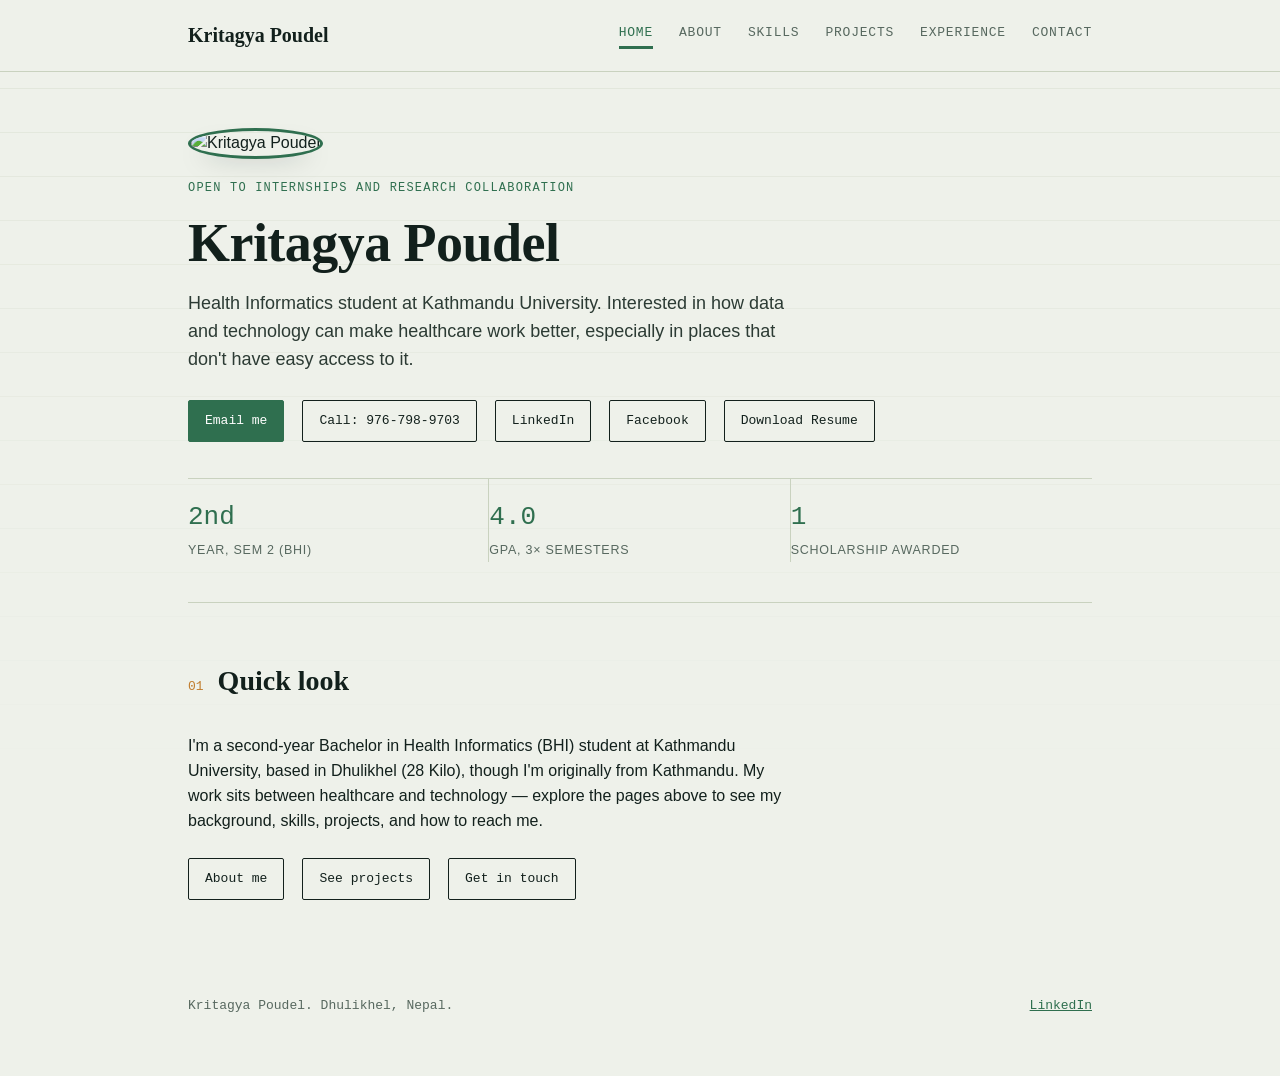
==== commit aab3392c: "Add files via upload" ====
--- a/index.html
+++ b/index.html
@@ -9,12 +9,12 @@
 <meta property="og:title" content="Kritagya Poudel | Health Informatics Student">
 <meta property="og:description" content="Bachelor in Health Informatics (BHI) student at Kathmandu University. Data, digital health systems, and networked care.">
 <meta property="og:type" content="website">
-<meta property="og:url" content="https://poudelkritagya.github.io">
-<meta property="og:image" content="https://poudelkritagya.github.io/preview.png">
+<meta property="og:url" content="https://kritagyapoudel.com.np">
+<meta property="og:image" content="https://kritagyapoudel.com.np/preview.png">
 <meta name="twitter:card" content="summary_large_image">
 <meta name="twitter:title" content="Kritagya Poudel | Health Informatics Student">
 <meta name="twitter:description" content="Bachelor in Health Informatics (BHI) student at Kathmandu University. Data, digital health systems, and networked care.">
-<meta name="twitter:image" content="https://poudelkritagya.github.io/preview.png">
+<meta name="twitter:image" content="https://kritagyapoudel.com.np/preview.png">
 <link rel="stylesheet" href="style.css">
 </head>
 <body>
@@ -36,26 +36,28 @@
 
 <div class="wrap">
   <header class="page-head">
+    <img src="profile.jpg" alt="Kritagya Poudel" class="profile-photo">
     <div class="eyebrow">Open to internships and research collaboration</div>
     <h1>Kritagya Poudel</h1>
     <p class="tagline">Health Informatics student at Kathmandu University. Interested in how data and technology can make healthcare work better, especially in places that don't have easy access to it.</p>
 
     <div class="contact-links">
-      <a class="btn primary" href="mailto:kritupoudel7@gmail.com">Email me</a>
+      <a class="btn primary" href="mailto:kritagya1324@student.ku.edu.np">Email me</a>
       <a class="btn" href="tel:+9779767989703">Call: 976-798-9703</a>
       <a class="btn" href="https://www.linkedin.com/in/kritagyapoudel" target="_blank" rel="noopener">LinkedIn</a>
       <a class="btn" href="https://www.facebook.com/kritu.poudel/" target="_blank" rel="noopener">Facebook</a>
+      <a class="btn" href="Kritagya_Poudel_Resume.pdf" target="_blank" rel="noopener">Download Resume</a>
     </div>
 
     <div class="stat-row">
       <div class="stat"><span class="num">2nd</span><span class="label">Year, Sem 2 (BHI)</span></div>
-      <div class="stat"><span class="num">4.0</span><span class="label">GPA, 3× semesters</span></div>
-      <div class="stat"><span class="num">1</span><span class="label">Scholarship awarded</span></div>
+      <div class="stat"><span class="num" data-count="4.0">0</span><span class="label">GPA, 3× semesters</span></div>
+      <div class="stat"><span class="num" data-count="1">0</span><span class="label">Scholarship awarded</span></div>
     </div>
   </header>
 
   <main>
-    <section id="intro">
+    <section id="intro" class="reveal">
       <div class="sec-head"><span class="sec-num">01</span><h2>Quick look</h2></div>
       <p style="max-width:600px;">I'm a second-year Bachelor in Health Informatics (BHI) student at Kathmandu University, based in Dhulikhel (28 Kilo), though I'm originally from Kathmandu. My work sits between healthcare and technology &mdash; explore the pages above to see my background, skills, projects, and how to reach me.</p>
       <div class="contact-links" style="margin-top:24px;">
@@ -72,5 +74,6 @@
   </footer>
 </div>
 
+<script src="script.js"></script>
 </body>
 </html>
--- a/style.css
+++ b/style.css
@@ -167,6 +167,91 @@
 
 ::selection{background:var(--signal-bright);color:#fff;}
 
+/* Scroll fade-in animations */
+.reveal{
+  opacity:0;
+  transform:translateY(18px);
+  transition:opacity .6s ease, transform .6s ease;
+}
+.reveal.is-visible{
+  opacity:1;
+  transform:translateY(0);
+}
+
+/* Staggered children within a revealed section */
+.reveal-stagger > *{
+  opacity:0;
+  transform:translateY(14px);
+  transition:opacity .5s ease, transform .5s ease;
+}
+.reveal-stagger.is-visible > *{
+  opacity:1;
+  transform:translateY(0);
+}
+.reveal-stagger.is-visible > *:nth-child(1){transition-delay:.05s;}
+.reveal-stagger.is-visible > *:nth-child(2){transition-delay:.12s;}
+.reveal-stagger.is-visible > *:nth-child(3){transition-delay:.19s;}
+.reveal-stagger.is-visible > *:nth-child(4){transition-delay:.26s;}
+.reveal-stagger.is-visible > *:nth-child(5){transition-delay:.33s;}
+.reveal-stagger.is-visible > *:nth-child(6){transition-delay:.40s;}
+.reveal-stagger.is-visible > *:nth-child(7){transition-delay:.47s;}
+
+/* Smoother hover lift on cards */
+.skill-card, .project-card, .tl-item, .facts{
+  transition:transform .2s ease, box-shadow .2s ease, border-color .2s ease;
+}
+.skill-card:hover, .project-card:hover{
+  transform:translateY(-3px);
+  border-color:var(--signal);
+  box-shadow:0 8px 20px -12px rgba(18,32,28,.25);
+}
+
+/* Nav link underline animation */
+nav.topnav .links a{position:relative;}
+nav.topnav .links a::after{
+  content:"";
+  position:absolute;left:0;right:0;bottom:-3px;
+  height:2px;background:var(--signal);
+  transform:scaleX(0);
+  transform-origin:left;
+  transition:transform .25s ease;
+}
+nav.topnav .links a:hover::after{transform:scaleX(1);}
+nav.topnav .links a.active::after{transform:scaleX(1);}
+
+/* Animated stat numbers */
+.stat .num{transition:color .2s ease;}
+.stat:hover .num{color:var(--signal-bright);}
+
+/* Button micro-interaction */
+.btn{transition:background .15s ease, color .15s ease, transform .12s ease, border-color .15s ease;}
+.btn:active{transform:scale(.97);}
+
+/* Profile photo */
+.profile-photo{
+  width:132px;height:132px;border-radius:50%;
+  object-fit:cover;
+  border:3px solid var(--signal);
+  box-shadow:0 10px 24px -12px rgba(18,32,28,.35);
+  margin-bottom:20px;
+  transition:transform .3s ease;
+}
+.profile-photo:hover{transform:scale(1.04);}
+
+.profile-photo-lg{
+  width:100%;max-width:280px;aspect-ratio:1/1;border-radius:16px;
+  object-fit:cover;
+  border:3px solid var(--wire);
+  box-shadow:0 14px 30px -16px rgba(18,32,28,.3);
+}
+
+@media (prefers-reduced-motion: reduce){
+  .reveal, .reveal-stagger > *{
+    opacity:1 !important;transform:none !important;transition:none !important;
+  }
+}
+
+
 /* Contact form */
 .contact-form{max-width:480px;}
 .form-row{margin-bottom:18px;display:flex;flex-direction:column;}
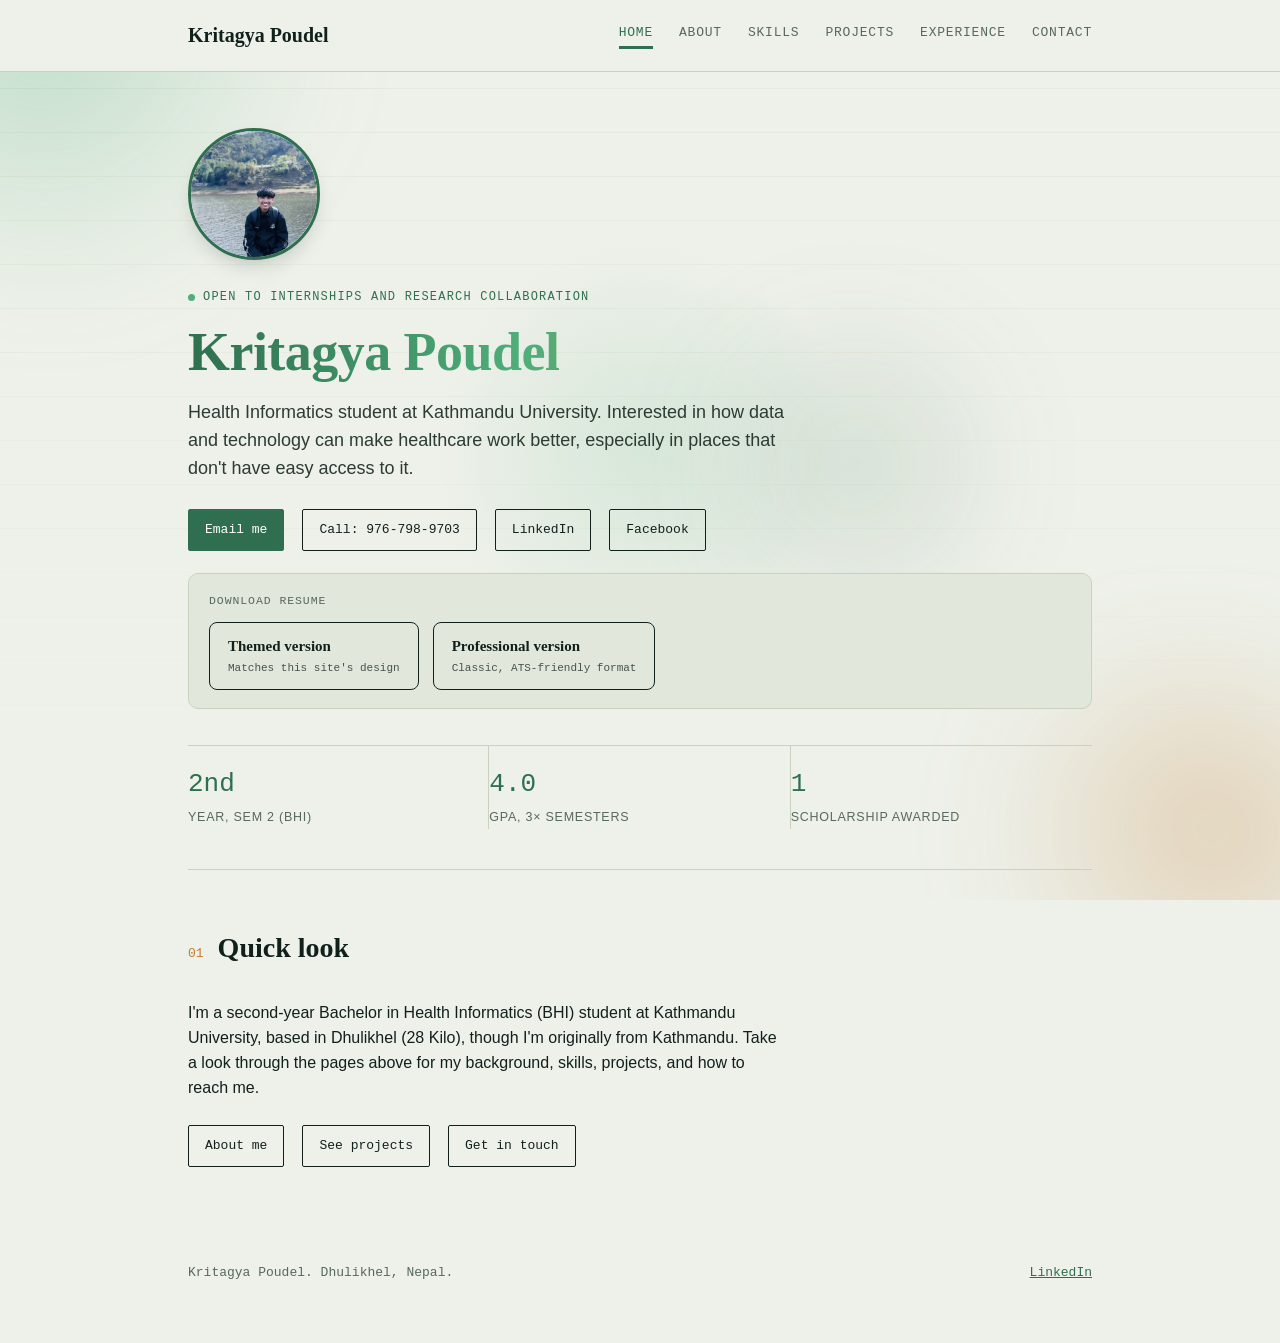
==== commit bb0d5506: "Add photos to portfolio" ====
--- a/index.html
+++ b/index.html
@@ -38,7 +38,7 @@
   <header class="page-head">
     <img src="profile.jpg" alt="Kritagya Poudel" class="profile-photo">
     <div class="eyebrow">Open to internships and research collaboration</div>
-    <h1>Kritagya Poudel</h1>
+    <h1><span class="grad-text">Kritagya Poudel</span></h1>
     <p class="tagline">Health Informatics student at Kathmandu University. Interested in how data and technology can make healthcare work better, especially in places that don't have easy access to it.</p>
 
     <div class="contact-links">
@@ -46,7 +46,20 @@
       <a class="btn" href="tel:+9779767989703">Call: 976-798-9703</a>
       <a class="btn" href="https://www.linkedin.com/in/kritagyapoudel" target="_blank" rel="noopener">LinkedIn</a>
       <a class="btn" href="https://www.facebook.com/kritu.poudel/" target="_blank" rel="noopener">Facebook</a>
-      <a class="btn" href="Kritagya_Poudel_Resume.pdf" target="_blank" rel="noopener">Download Resume</a>
+    </div>
+
+    <div class="resume-row">
+      <span class="resume-label">Download resume</span>
+      <div class="resume-options">
+        <a class="btn resume-btn" href="Kritagya_Poudel_Resume_Themed.pdf" target="_blank" rel="noopener" download>
+          <span class="rb-title">Themed version</span>
+          <span class="rb-sub">Matches this site's design</span>
+        </a>
+        <a class="btn resume-btn" href="Kritagya_Poudel_Resume_Professional.pdf" target="_blank" rel="noopener" download>
+          <span class="rb-title">Professional version</span>
+          <span class="rb-sub">Classic, ATS-friendly format</span>
+        </a>
+      </div>
     </div>
 
     <div class="stat-row">
@@ -59,7 +72,7 @@
   <main>
     <section id="intro" class="reveal">
       <div class="sec-head"><span class="sec-num">01</span><h2>Quick look</h2></div>
-      <p style="max-width:600px;">I'm a second-year Bachelor in Health Informatics (BHI) student at Kathmandu University, based in Dhulikhel (28 Kilo), though I'm originally from Kathmandu. My work sits between healthcare and technology &mdash; explore the pages above to see my background, skills, projects, and how to reach me.</p>
+      <p style="max-width:600px;">I'm a second-year Bachelor in Health Informatics (BHI) student at Kathmandu University, based in Dhulikhel (28 Kilo), though I'm originally from Kathmandu. Take a look through the pages above for my background, skills, projects, and how to reach me.</p>
       <div class="contact-links" style="margin-top:24px;">
         <a class="btn" href="about.html">About me</a>
         <a class="btn" href="projects.html">See projects</a>
--- a/style.css
+++ b/style.css
@@ -23,12 +23,69 @@
 .wrap{max-width:960px;margin:0 auto;padding:0 28px;}
 
 .pulse-bg{
-  position:fixed;inset:0;z-index:-1;pointer-events:none;
+  position:fixed;inset:0;z-index:-2;pointer-events:none;overflow:hidden;
+}
+.pulse-bg::before{
+  content:"";position:absolute;inset:0;
   background-image:linear-gradient(var(--wire) 1px, transparent 1px);
   background-size:100% 44px;
-  opacity:.35;
+  opacity:.3;
   -webkit-mask-image: linear-gradient(to bottom, black, transparent 85%);
   mask-image: linear-gradient(to bottom, black, transparent 85%);
+}
+.blob{
+  position:absolute;border-radius:50%;
+  filter:blur(70px);
+  opacity:.35;
+  will-change:transform;
+}
+.blob-1{
+  width:420px;height:420px;
+  background:radial-gradient(circle at 30% 30%, var(--signal-bright), transparent 70%);
+  top:-120px;left:-100px;
+  animation:drift1 26s ease-in-out infinite;
+}
+.blob-2{
+  width:360px;height:360px;
+  background:radial-gradient(circle at 60% 40%, var(--amber), transparent 70%);
+  bottom:-140px;right:-80px;
+  animation:drift2 32s ease-in-out infinite;
+}
+.blob-3{
+  width:300px;height:300px;
+  background:radial-gradient(circle at 50% 50%, var(--signal), transparent 70%);
+  top:35%;left:55%;
+  animation:drift3 22s ease-in-out infinite;
+  opacity:.22;
+}
+@keyframes drift1{
+  0%,100%{transform:translate(0,0) scale(1);}
+  33%{transform:translate(60px,40px) scale(1.08);}
+  66%{transform:translate(-30px,70px) scale(.95);}
+}
+@keyframes drift2{
+  0%,100%{transform:translate(0,0) scale(1);}
+  50%{transform:translate(-70px,-50px) scale(1.1);}
+}
+@keyframes drift3{
+  0%,100%{transform:translate(0,0) scale(1);}
+  40%{transform:translate(-50px,30px) scale(1.15);}
+  70%{transform:translate(40px,-40px) scale(.9);}
+}
+.cursor-glow{
+  position:fixed;z-index:-1;pointer-events:none;
+  width:420px;height:420px;border-radius:50%;
+  background:radial-gradient(circle, rgba(79,174,122,.14), transparent 70%);
+  transform:translate(-50%,-50%);
+  left:var(--x,50vw);top:var(--y,50vh);
+  transition:opacity .3s ease;
+}
+@media (prefers-reduced-motion: reduce){
+  .blob{animation:none;}
+  .cursor-glow{display:none;}
+}
+@media (max-width:720px){
+  .cursor-glow{display:none;}
 }
 
 /* Top navigation */
@@ -227,6 +284,34 @@
 .btn{transition:background .15s ease, color .15s ease, transform .12s ease, border-color .15s ease;}
 .btn:active{transform:scale(.97);}
 
+/* Photo gallery */
+.photo-grid{
+  display:grid;
+  grid-template-columns:repeat(auto-fill, minmax(200px, 1fr));
+  gap:14px;
+  margin:18px 0 6px;
+}
+.photo-grid figure{margin:0;background:var(--paper-2);border:1px solid var(--wire);border-radius:8px;overflow:hidden;}
+.photo-grid img{
+  width:100%;height:220px;object-fit:cover;display:block;
+  transition:transform .35s ease;
+}
+.photo-grid figure:hover img{transform:scale(1.05);}
+.photo-grid figcaption{
+  font-family:var(--mono);font-size:11.5px;color:#57685f;
+  padding:8px 10px;text-transform:uppercase;letter-spacing:.04em;
+}
+
+.tl-photos{
+  display:flex;flex-wrap:wrap;gap:10px;margin-top:12px;
+}
+.tl-photos img{
+  width:150px;height:110px;object-fit:cover;border-radius:6px;
+  border:1px solid var(--wire);
+  transition:transform .25s ease;
+}
+.tl-photos img:hover{transform:scale(1.05);}
+
 /* Profile photo */
 .profile-photo{
   width:132px;height:132px;border-radius:50%;
@@ -271,3 +356,97 @@
 /* simple page intro (used on sub-pages without full hero) */
 .page-intro{padding:48px 0 32px;border-bottom:1px solid var(--wire);}
 .page-intro h1{font-size:clamp(30px,4.5vw,42px);}
+
+/* Resume download row */
+.resume-row{
+  margin-top:22px;
+  border:1px solid var(--wire);
+  border-radius:10px;
+  background:var(--paper-2);
+  padding:18px 20px;
+}
+.resume-label{
+  display:block;
+  font-family:var(--mono);
+  font-size:11.5px;
+  text-transform:uppercase;
+  letter-spacing:.08em;
+  color:#57685f;
+  margin-bottom:12px;
+}
+.resume-options{display:flex;gap:14px;flex-wrap:wrap;}
+.resume-btn{
+  display:flex;flex-direction:column;gap:2px;
+  padding:12px 18px;
+  border-radius:8px;
+  min-width:200px;
+}
+.resume-btn .rb-title{font-family:var(--display);font-size:15px;font-weight:600;}
+.resume-btn .rb-sub{font-family:var(--mono);font-size:11px;opacity:.75;}
+.resume-btn:hover .rb-sub{opacity:.9;}
+@media (max-width:520px){
+  .resume-options{flex-direction:column;}
+  .resume-btn{min-width:0;}
+}
+
+/* Gradient accent on main heading */
+.grad-text{
+  background:linear-gradient(90deg,var(--signal),var(--signal-bright) 45%,var(--amber));
+  background-size:200% auto;
+  -webkit-background-clip:text;background-clip:text;color:transparent;
+  animation:gradflow 6s ease-in-out infinite;
+}
+@keyframes gradflow{
+  0%,100%{background-position:0% 50%;}
+  50%{background-position:100% 50%;}
+}
+
+/* Eyebrow pulsing dot */
+.eyebrow{display:flex;align-items:center;gap:8px;}
+.eyebrow::before{
+  content:"";width:7px;height:7px;border-radius:50%;
+  background:var(--signal-bright);
+  box-shadow:0 0 0 0 rgba(79,174,122,.6);
+  animation:pulseDot 2s ease-out infinite;
+  flex-shrink:0;
+}
+@keyframes pulseDot{
+  0%{box-shadow:0 0 0 0 rgba(79,174,122,.5);}
+  70%{box-shadow:0 0 0 8px rgba(79,174,122,0);}
+  100%{box-shadow:0 0 0 0 rgba(79,174,122,0);}
+}
+
+/* Timeline dot pulse on hover */
+.tl-item::before{transition:box-shadow .25s ease, transform .25s ease;}
+.tl-item:hover::before{
+  transform:scale(1.15);
+  box-shadow:0 0 0 5px rgba(79,174,122,.18);
+}
+
+/* Button shine sweep */
+.btn{position:relative;overflow:hidden;}
+.btn::after{
+  content:"";position:absolute;top:0;left:-60%;width:40%;height:100%;
+  background:linear-gradient(120deg, transparent, rgba(255,255,255,.4), transparent);
+  transform:skewX(-20deg);
+  transition:left .5s ease;
+}
+.btn:hover::after{left:120%;}
+
+/* Nav brand micro animation */
+nav.topnav .brand{transition:letter-spacing .25s ease, color .2s ease;}
+nav.topnav .brand:hover{letter-spacing:.02em;color:var(--signal);}
+
+/* Fade-up entrance for header on load */
+@keyframes fadeUpIn{
+  from{opacity:0;transform:translateY(14px);}
+  to{opacity:1;transform:translateY(0);}
+}
+header.page-head, .page-intro{animation:fadeUpIn .7s ease both;}
+header.page-head .profile-photo{animation:fadeUpIn .8s ease .1s both;}
+
+@media (prefers-reduced-motion: reduce){
+  .grad-text{animation:none;}
+  .eyebrow::before{animation:none;}
+  header.page-head, .page-intro, header.page-head .profile-photo{animation:none;}
+}
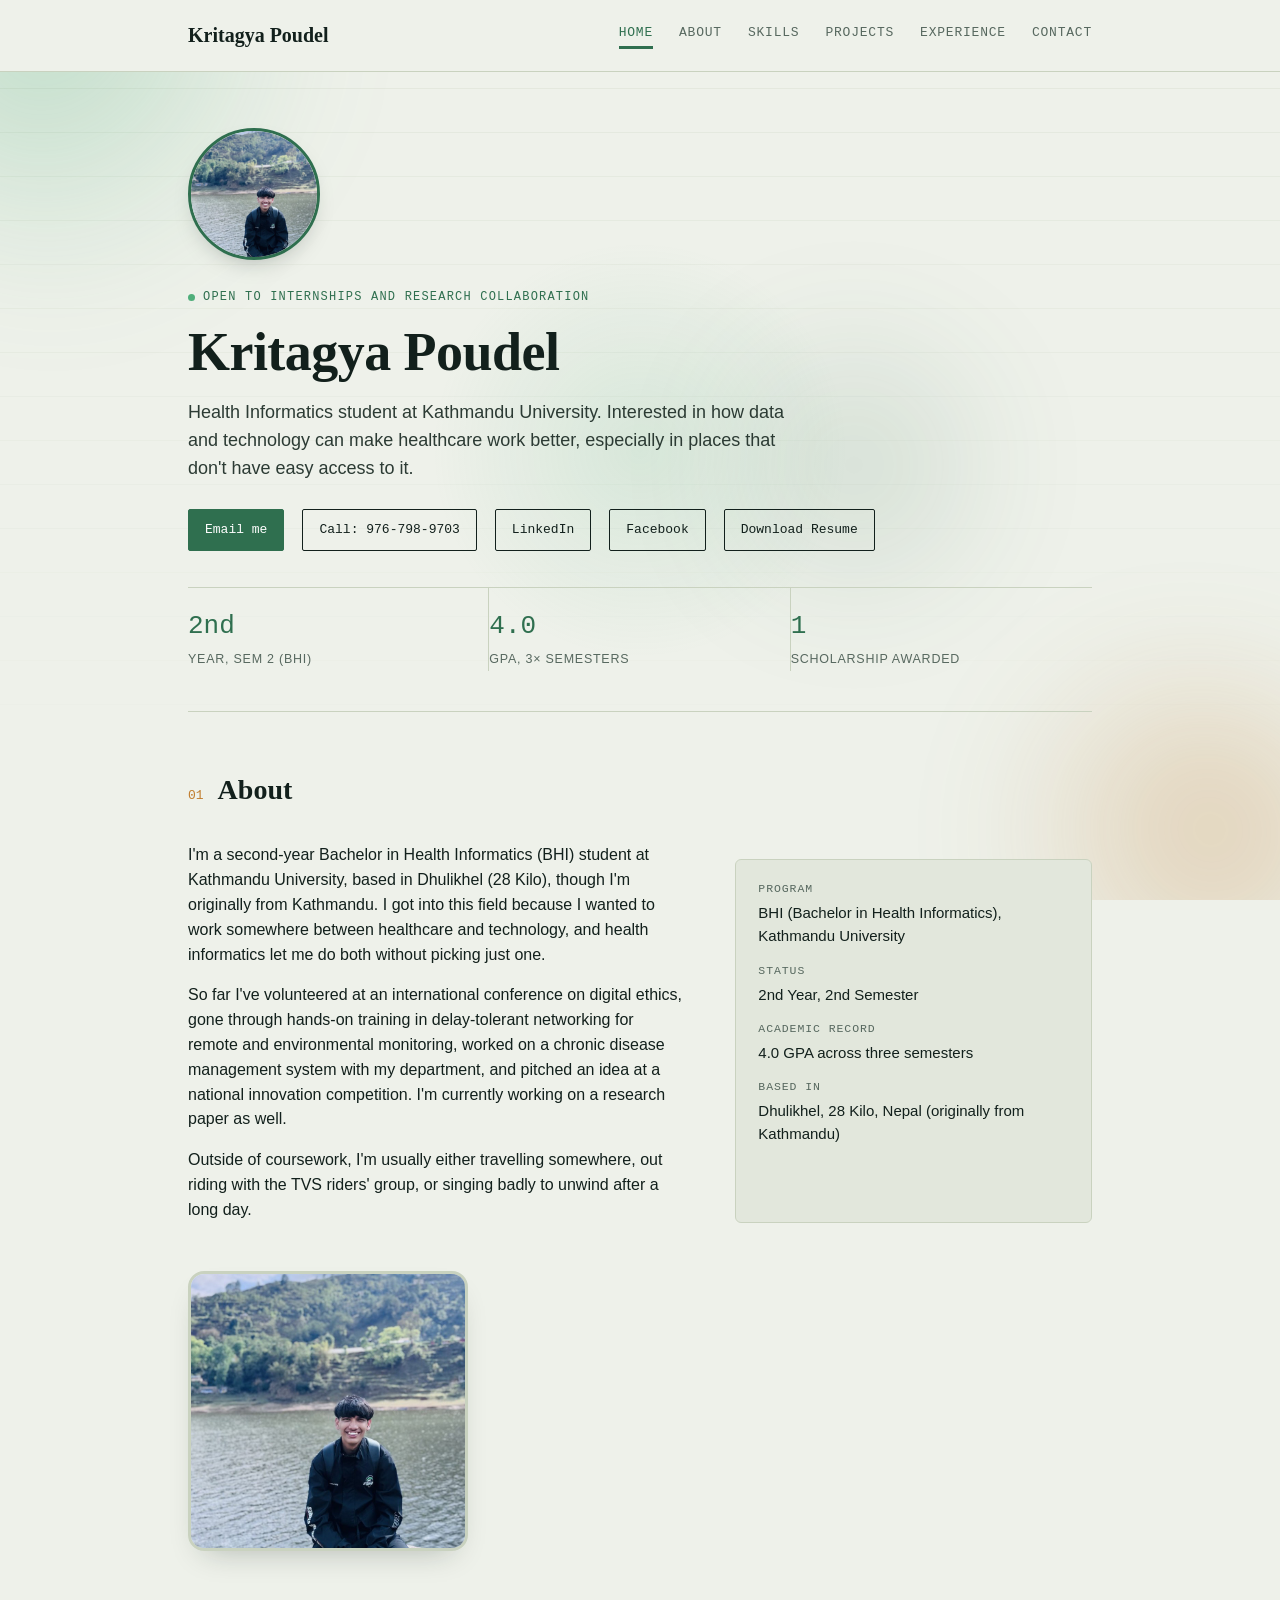
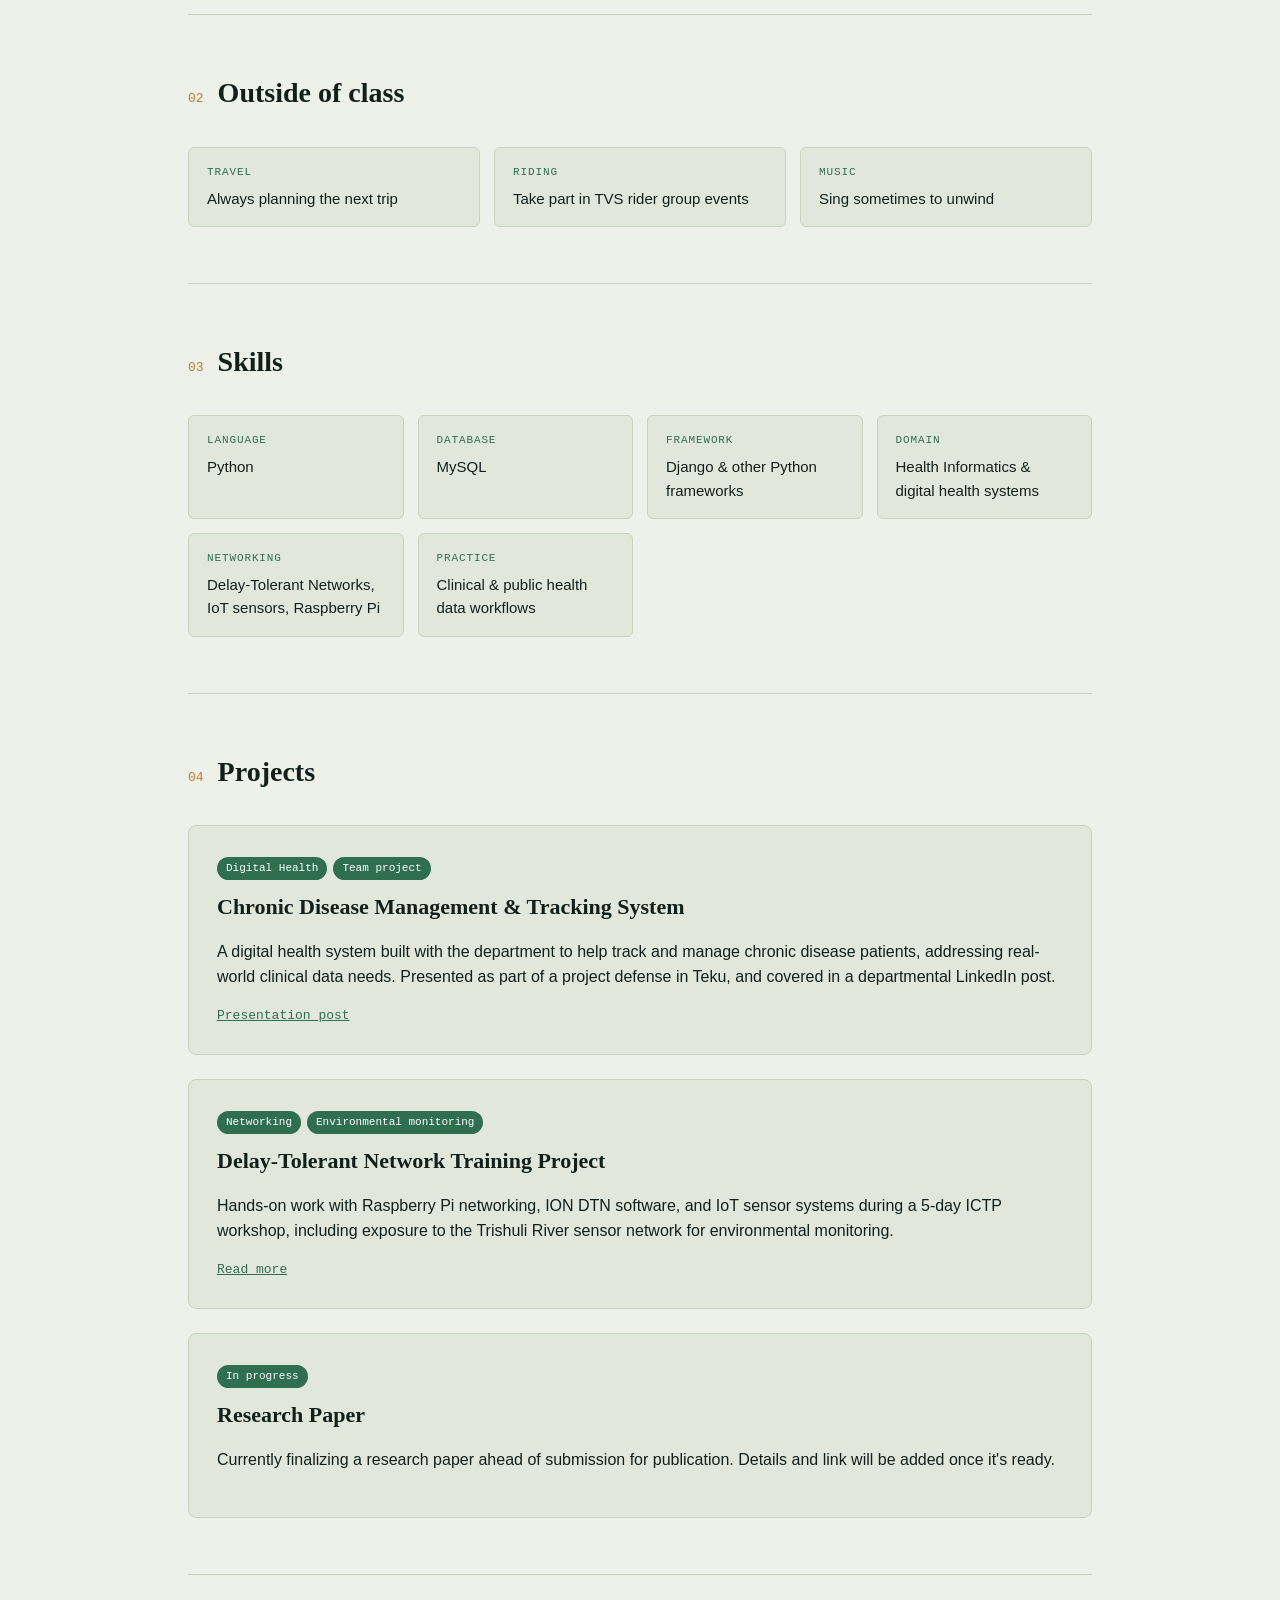
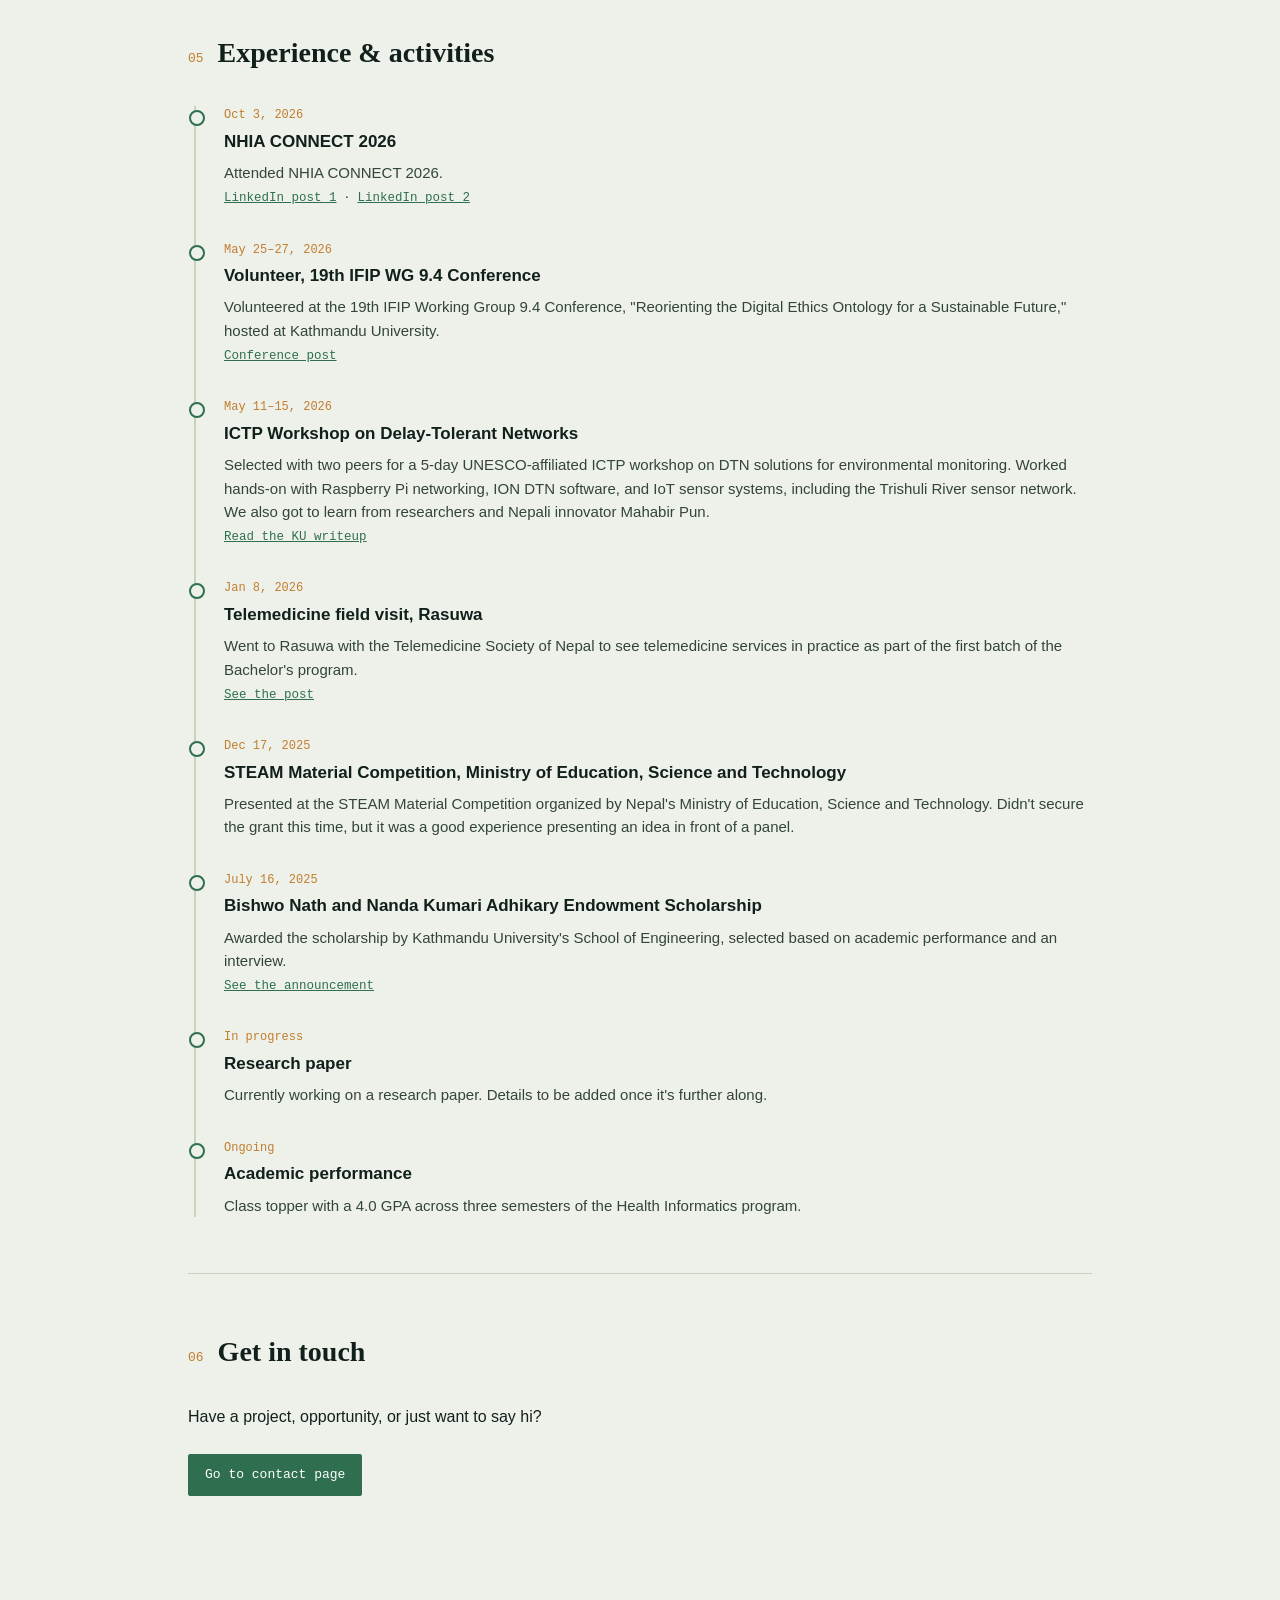
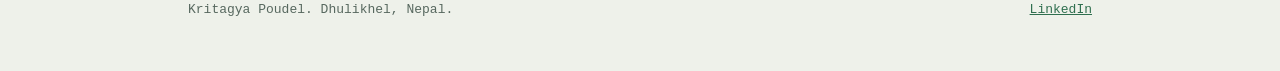
==== commit c449f7cd: "Add real dates and NHIA CONNECT" ====
--- a/index.html
+++ b/index.html
@@ -22,23 +22,23 @@
 
 <nav class="topnav">
   <div class="wrap">
-    <a class="brand" href="index.html">Kritagya Poudel</a>
+    <a class="brand" href="#top">Kritagya Poudel</a>
     <div class="links">
-      <a href="index.html" class="active">Home</a>
-      <a href="about.html">About</a>
-      <a href="skills.html">Skills</a>
-      <a href="projects.html">Projects</a>
-      <a href="experience.html">Experience</a>
+      <a href="#top" class="active">Home</a>
+      <a href="#about">About</a>
+      <a href="#skills">Skills</a>
+      <a href="#projects">Projects</a>
+      <a href="#experience">Experience</a>
       <a href="contact.html">Contact</a>
     </div>
   </div>
 </nav>
 
 <div class="wrap">
-  <header class="page-head">
+  <header class="page-head" id="top">
     <img src="profile.jpg" alt="Kritagya Poudel" class="profile-photo">
     <div class="eyebrow">Open to internships and research collaboration</div>
-    <h1><span class="grad-text">Kritagya Poudel</span></h1>
+    <h1>Kritagya Poudel</h1>
     <p class="tagline">Health Informatics student at Kathmandu University. Interested in how data and technology can make healthcare work better, especially in places that don't have easy access to it.</p>
 
     <div class="contact-links">
@@ -46,20 +46,7 @@
       <a class="btn" href="tel:+9779767989703">Call: 976-798-9703</a>
       <a class="btn" href="https://www.linkedin.com/in/kritagyapoudel" target="_blank" rel="noopener">LinkedIn</a>
       <a class="btn" href="https://www.facebook.com/kritu.poudel/" target="_blank" rel="noopener">Facebook</a>
-    </div>
-
-    <div class="resume-row">
-      <span class="resume-label">Download resume</span>
-      <div class="resume-options">
-        <a class="btn resume-btn" href="Kritagya_Poudel_Resume_Themed.pdf" target="_blank" rel="noopener" download>
-          <span class="rb-title">Themed version</span>
-          <span class="rb-sub">Matches this site's design</span>
-        </a>
-        <a class="btn resume-btn" href="Kritagya_Poudel_Resume_Professional.pdf" target="_blank" rel="noopener" download>
-          <span class="rb-title">Professional version</span>
-          <span class="rb-sub">Classic, ATS-friendly format</span>
-        </a>
-      </div>
+      <a class="btn" href="Kritagya_Poudel_Resume.pdf" target="_blank" rel="noopener">Download Resume</a>
     </div>
 
     <div class="stat-row">
@@ -70,14 +57,138 @@
   </header>
 
   <main>
-    <section id="intro" class="reveal">
-      <div class="sec-head"><span class="sec-num">01</span><h2>Quick look</h2></div>
-      <p style="max-width:600px;">I'm a second-year Bachelor in Health Informatics (BHI) student at Kathmandu University, based in Dhulikhel (28 Kilo), though I'm originally from Kathmandu. Take a look through the pages above for my background, skills, projects, and how to reach me.</p>
-      <div class="contact-links" style="margin-top:24px;">
-        <a class="btn" href="about.html">About me</a>
-        <a class="btn" href="projects.html">See projects</a>
-        <a class="btn" href="contact.html">Get in touch</a>
-      </div>
+    <section id="about" class="reveal">
+      <div class="sec-head"><span class="sec-num">01</span><h2>About</h2></div>
+      <div class="about-grid">
+        <div>
+          <p>I'm a second-year Bachelor in Health Informatics (BHI) student at Kathmandu University, based in Dhulikhel (28 Kilo), though I'm originally from Kathmandu. I got into this field because I wanted to work somewhere between healthcare and technology, and health informatics let me do both without picking just one.</p>
+          <p>So far I've volunteered at an international conference on digital ethics, gone through hands-on training in delay-tolerant networking for remote and environmental monitoring, worked on a chronic disease management system with my department, and pitched an idea at a national innovation competition. I'm currently working on a research paper as well.</p>
+          <p>Outside of coursework, I'm usually either travelling somewhere, out riding with the TVS riders' group, or singing badly to unwind after a long day.</p>
+        </div>
+        <dl class="facts">
+          <dt>Program</dt>
+          <dd>BHI (Bachelor in Health Informatics), Kathmandu University</dd>
+          <dt>Status</dt>
+          <dd>2nd Year, 2nd Semester</dd>
+          <dt>Academic record</dt>
+          <dd>4.0 GPA across three semesters</dd>
+          <dt>Based in</dt>
+          <dd>Dhulikhel, 28 Kilo, Nepal (originally from Kathmandu)</dd>
+        </dl>
+      </div>
+      <img src="profile.jpg" alt="Kritagya Poudel" class="profile-photo-lg" style="margin-top:32px;">
+    </section>
+
+    <section id="hobbies" class="reveal">
+      <div class="sec-head"><span class="sec-num">02</span><h2>Outside of class</h2></div>
+      <div class="skill-grid reveal-stagger">
+        <div class="skill-card"><div class="k">Travel</div><div class="v">Always planning the next trip</div></div>
+        <div class="skill-card"><div class="k">Riding</div><div class="v">Take part in TVS rider group events</div></div>
+        <div class="skill-card"><div class="k">Music</div><div class="v">Sing sometimes to unwind</div></div>
+      </div>
+    </section>
+
+    <section id="skills" class="reveal">
+      <div class="sec-head"><span class="sec-num">03</span><h2>Skills</h2></div>
+      <div class="skill-grid reveal-stagger">
+        <div class="skill-card"><div class="k">Language</div><div class="v">Python</div></div>
+        <div class="skill-card"><div class="k">Database</div><div class="v">MySQL</div></div>
+        <div class="skill-card"><div class="k">Framework</div><div class="v">Django &amp; other Python frameworks</div></div>
+        <div class="skill-card"><div class="k">Domain</div><div class="v">Health Informatics &amp; digital health systems</div></div>
+        <div class="skill-card"><div class="k">Networking</div><div class="v">Delay-Tolerant Networks, IoT sensors, Raspberry Pi</div></div>
+        <div class="skill-card"><div class="k">Practice</div><div class="v">Clinical &amp; public health data workflows</div></div>
+      </div>
+    </section>
+
+    <section id="projects" class="reveal-stagger">
+      <div class="sec-head"><span class="sec-num">04</span><h2>Projects</h2></div>
+      <div class="project-card">
+        <span class="tag">Digital Health</span><span class="tag">Team project</span>
+        <h3>Chronic Disease Management &amp; Tracking System</h3>
+        <p>A digital health system built with the department to help track and manage chronic disease patients, addressing real-world clinical data needs. Presented as part of a project defense in Teku, and covered in a departmental LinkedIn post.</p>
+        <div class="project-links">
+          <a href="https://www.linkedin.com/posts/kudohi_the-department-of-health-informatics-kathmandu-activity-7490781590642663424-5_3l" target="_blank" rel="noopener">Presentation post</a>
+        </div>
+      </div>
+
+      <div class="project-card">
+        <span class="tag">Networking</span><span class="tag">Environmental monitoring</span>
+        <h3>Delay-Tolerant Network Training Project</h3>
+        <p>Hands-on work with Raspberry Pi networking, ION DTN software, and IoT sensor systems during a 5-day ICTP workshop, including exposure to the Trishuli River sensor network for environmental monitoring.</p>
+        <div class="project-links">
+          <a href="https://ku.edu.np/news-app/ku-health-informatics-students-attend-ictp-workshop-on-delay-tolerant-networks?search_category=3&search_school=1&search_department=67&search_site_name=kudohi" target="_blank" rel="noopener">Read more</a>
+        </div>
+      </div>
+
+      <div class="project-card">
+        <span class="tag">In progress</span>
+        <h3>Research Paper</h3>
+        <p>Currently finalizing a research paper ahead of submission for publication. Details and link will be added once it's ready.</p>
+      </div>
+    </section>
+
+    <section id="experience" class="reveal">
+      <div class="sec-head"><span class="sec-num">05</span><h2>Experience &amp; activities</h2></div>
+      <div class="tl">
+        <div class="tl-item">
+          <div class="tl-date">Oct 3, 2026</div>
+          <div class="tl-title">NHIA CONNECT 2026</div>
+          <div class="tl-desc">Attended NHIA CONNECT 2026.
+            <br><a href="https://lnkd.in/p/gEyATZ23" target="_blank" rel="noopener">LinkedIn post 1</a>
+            &nbsp;&middot;&nbsp;
+            <a href="https://lnkd.in/p/gGcPJnD4" target="_blank" rel="noopener">LinkedIn post 2</a>
+          </div>
+        </div>
+        <div class="tl-item">
+          <div class="tl-date">May 25&ndash;27, 2026</div>
+          <div class="tl-title">Volunteer, 19th IFIP WG 9.4 Conference</div>
+          <div class="tl-desc">Volunteered at the 19th IFIP Working Group 9.4 Conference, "Reorienting the Digital Ethics Ontology for a Sustainable Future," hosted at Kathmandu University.
+            <br><a href="https://lnkd.in/p/g4Z8MsCM" target="_blank" rel="noopener">Conference post</a>
+          </div>
+        </div>
+        <div class="tl-item">
+          <div class="tl-date">May 11&ndash;15, 2026</div>
+          <div class="tl-title">ICTP Workshop on Delay-Tolerant Networks</div>
+          <div class="tl-desc">Selected with two peers for a 5-day UNESCO-affiliated ICTP workshop on DTN solutions for environmental monitoring. Worked hands-on with Raspberry Pi networking, ION DTN software, and IoT sensor systems, including the Trishuli River sensor network. We also got to learn from researchers and Nepali innovator Mahabir Pun.
+            <br><a href="https://ku.edu.np/news-app/ku-health-informatics-students-attend-ictp-workshop-on-delay-tolerant-networks?search_category=3&search_school=1&search_department=67&search_site_name=kudohi" target="_blank" rel="noopener">Read the KU writeup</a>
+          </div>
+        </div>
+        <div class="tl-item">
+          <div class="tl-date">Jan 8, 2026</div>
+          <div class="tl-title">Telemedicine field visit, Rasuwa</div>
+          <div class="tl-desc">Went to Rasuwa with the Telemedicine Society of Nepal to see telemedicine services in practice as part of the first batch of the Bachelor's program.
+            <br><a href="https://www.linkedin.com/posts/kudohi_students-from-the-first-batch-of-the-bachelors-activity-7417100293370228736-YAhb" target="_blank" rel="noopener">See the post</a>
+          </div>
+        </div>
+        <div class="tl-item">
+          <div class="tl-date">Dec 17, 2025</div>
+          <div class="tl-title">STEAM Material Competition, Ministry of Education, Science and Technology</div>
+          <div class="tl-desc">Presented at the STEAM Material Competition organized by Nepal's Ministry of Education, Science and Technology. Didn't secure the grant this time, but it was a good experience presenting an idea in front of a panel.</div>
+        </div>
+        <div class="tl-item">
+          <div class="tl-date">July 16, 2025</div>
+          <div class="tl-title">Bishwo Nath and Nanda Kumari Adhikary Endowment Scholarship</div>
+          <div class="tl-desc">Awarded the scholarship by Kathmandu University's School of Engineering, selected based on academic performance and an interview.
+            <br><a href="https://ku.edu.np/news-app/scholarship-award-announcement---biswo-nath-adhikary-and-nanda-kumari-adhikary-endowment-fund?tags=SCHOLARSHIP&search_site_name=kuhome&show_on_home=0" target="_blank" rel="noopener">See the announcement</a>
+          </div>
+        </div>
+        <div class="tl-item">
+          <div class="tl-date">In progress</div>
+          <div class="tl-title">Research paper</div>
+          <div class="tl-desc">Currently working on a research paper. Details to be added once it's further along.</div>
+        </div>
+        <div class="tl-item">
+          <div class="tl-date">Ongoing</div>
+          <div class="tl-title">Academic performance</div>
+          <div class="tl-desc">Class topper with a 4.0 GPA across three semesters of the Health Informatics program.</div>
+        </div>
+      </div>
+    </section>
+
+    <section id="contact-cta" class="reveal">
+      <div class="sec-head"><span class="sec-num">06</span><h2>Get in touch</h2></div>
+      <p style="max-width:520px;margin-bottom:24px;">Have a project, opportunity, or just want to say hi?</p>
+      <a class="btn primary" href="contact.html">Go to contact page</a>
     </section>
   </main>
 
@@ -89,4 +200,4 @@
 
 <script src="script.js"></script>
 </body>
-</html>
+</html>
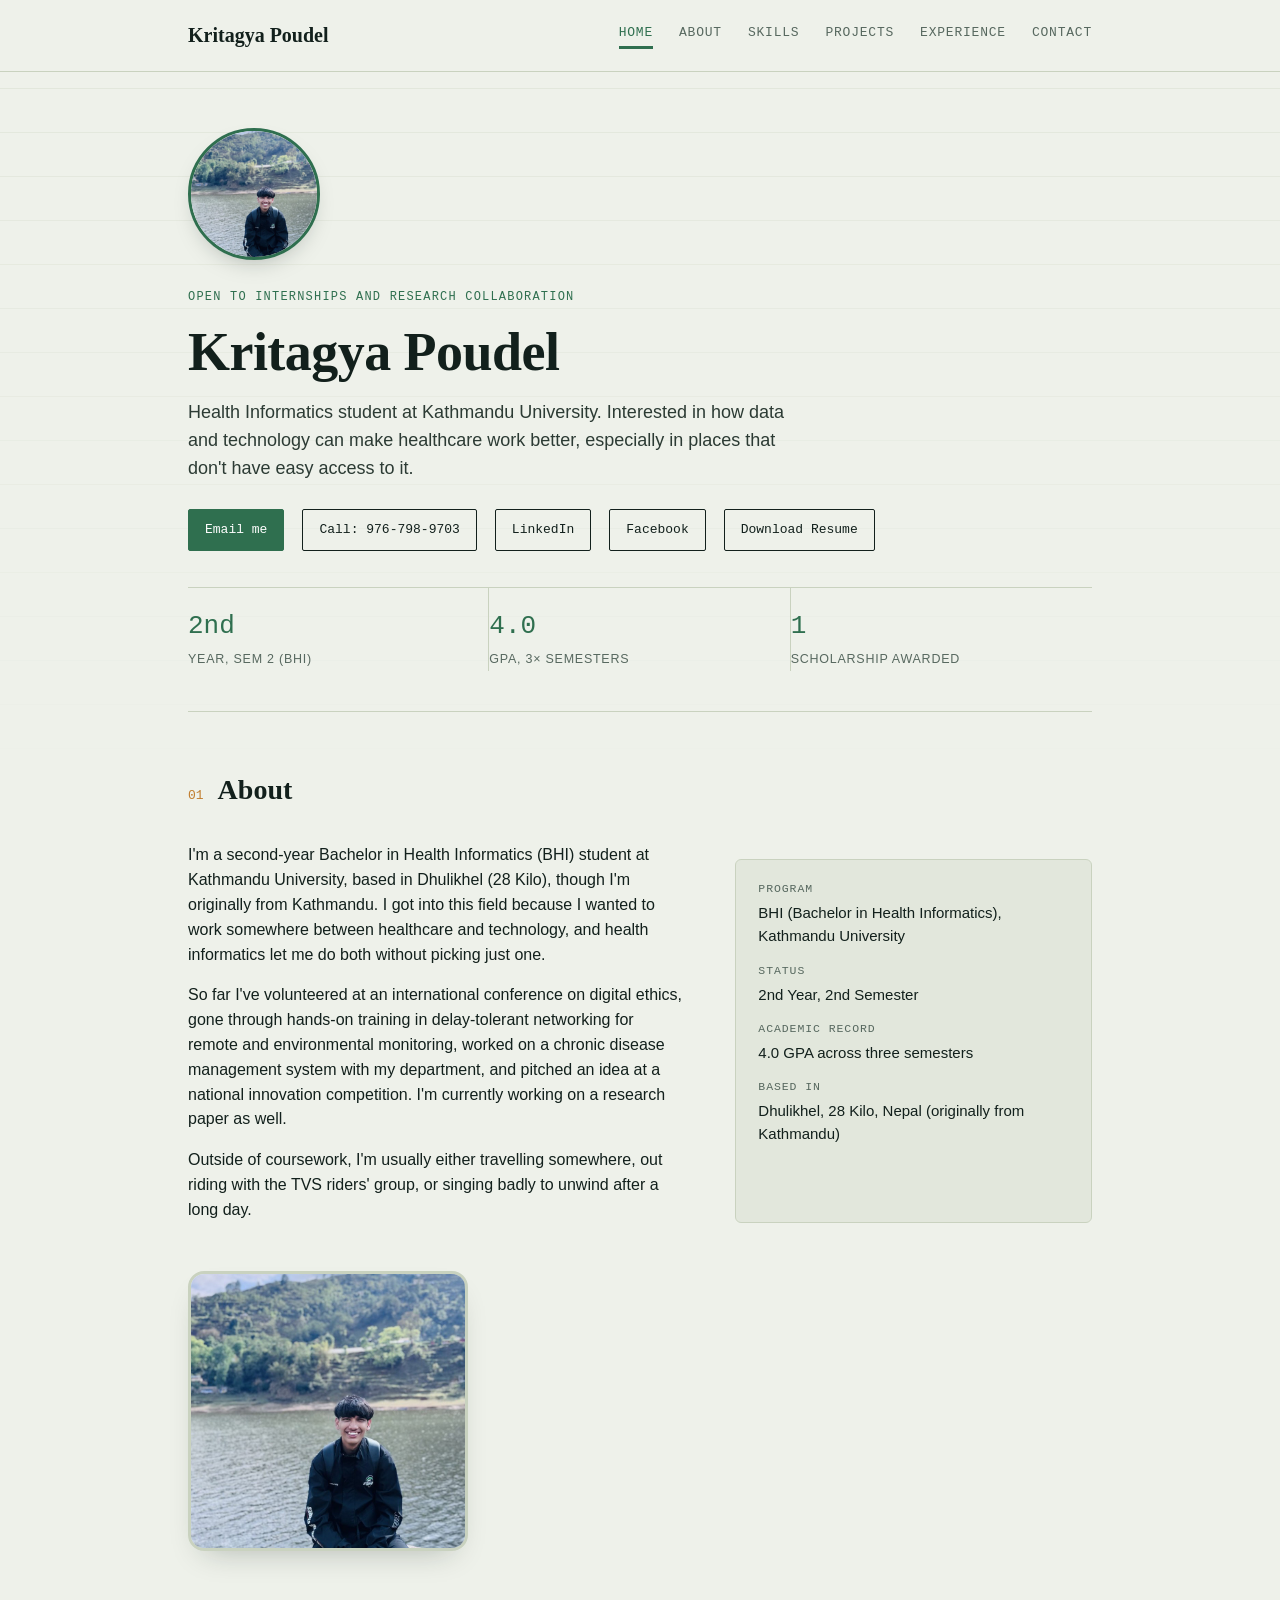
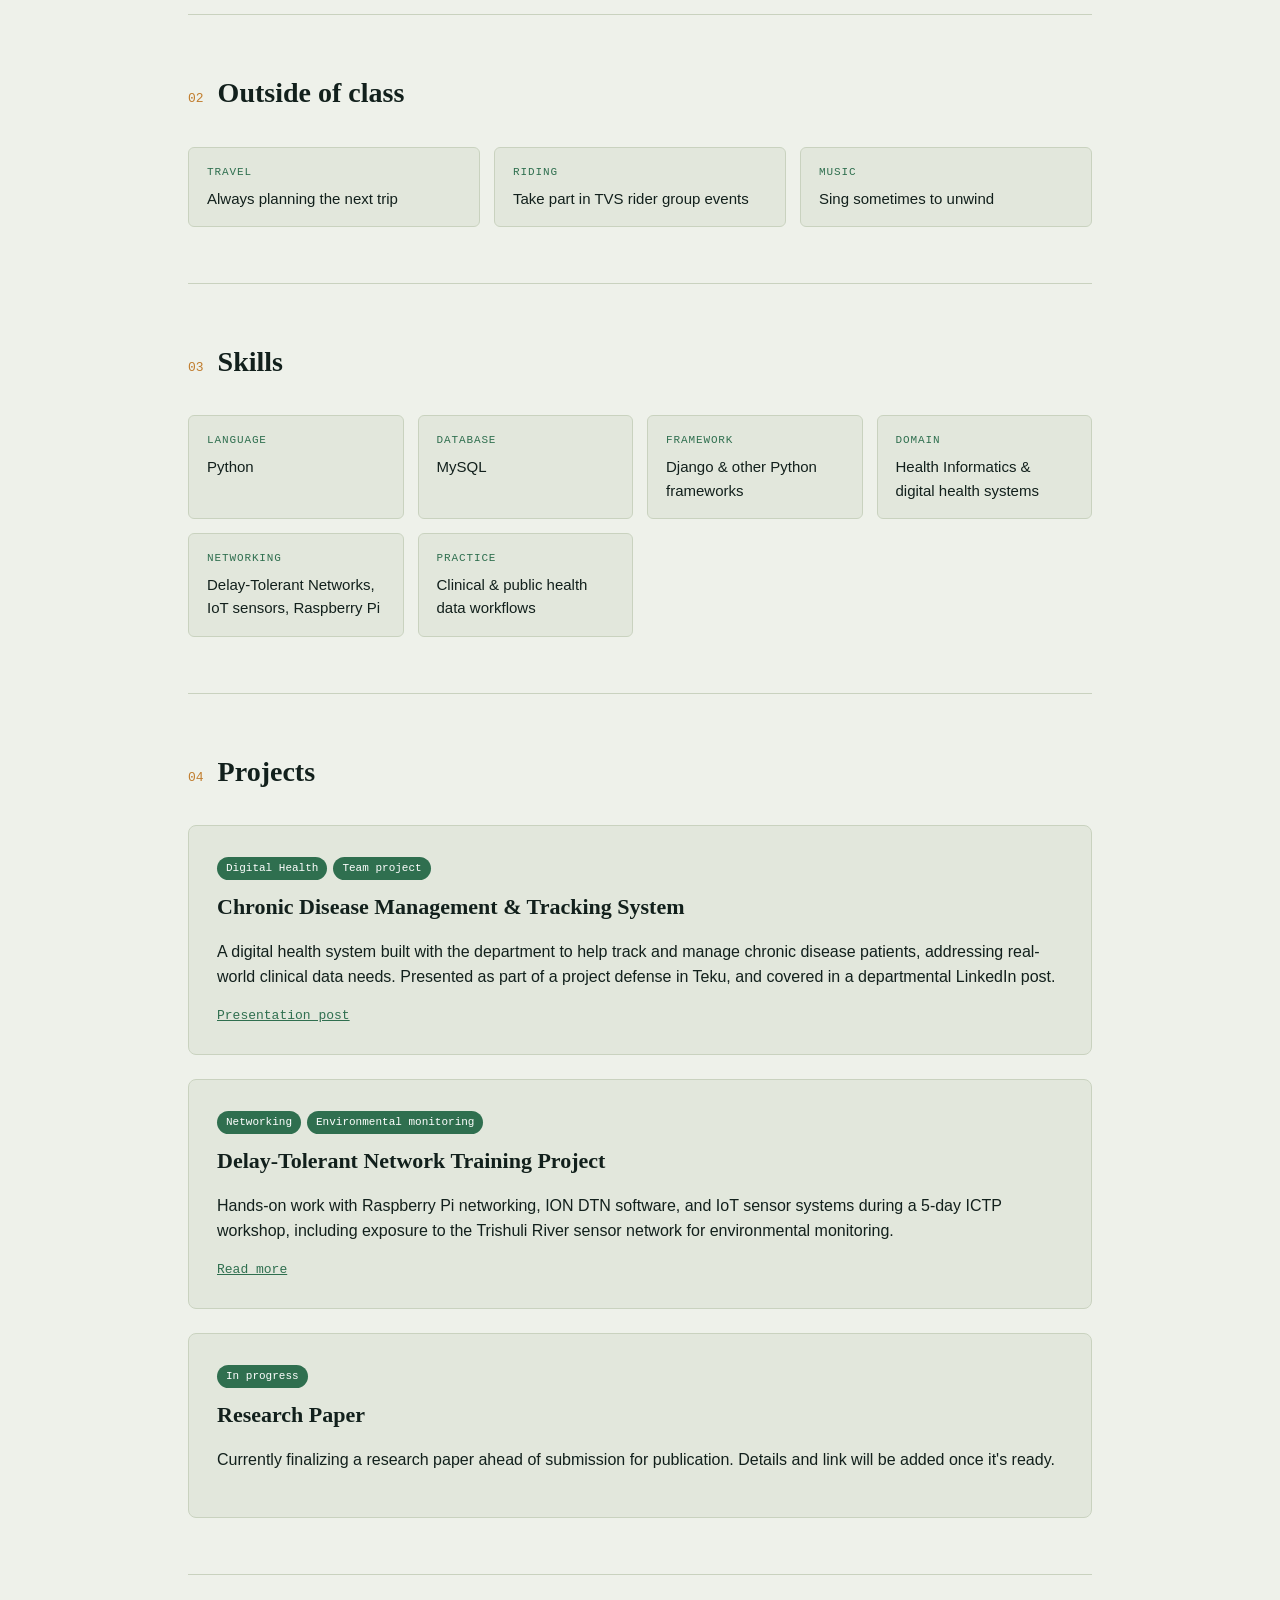
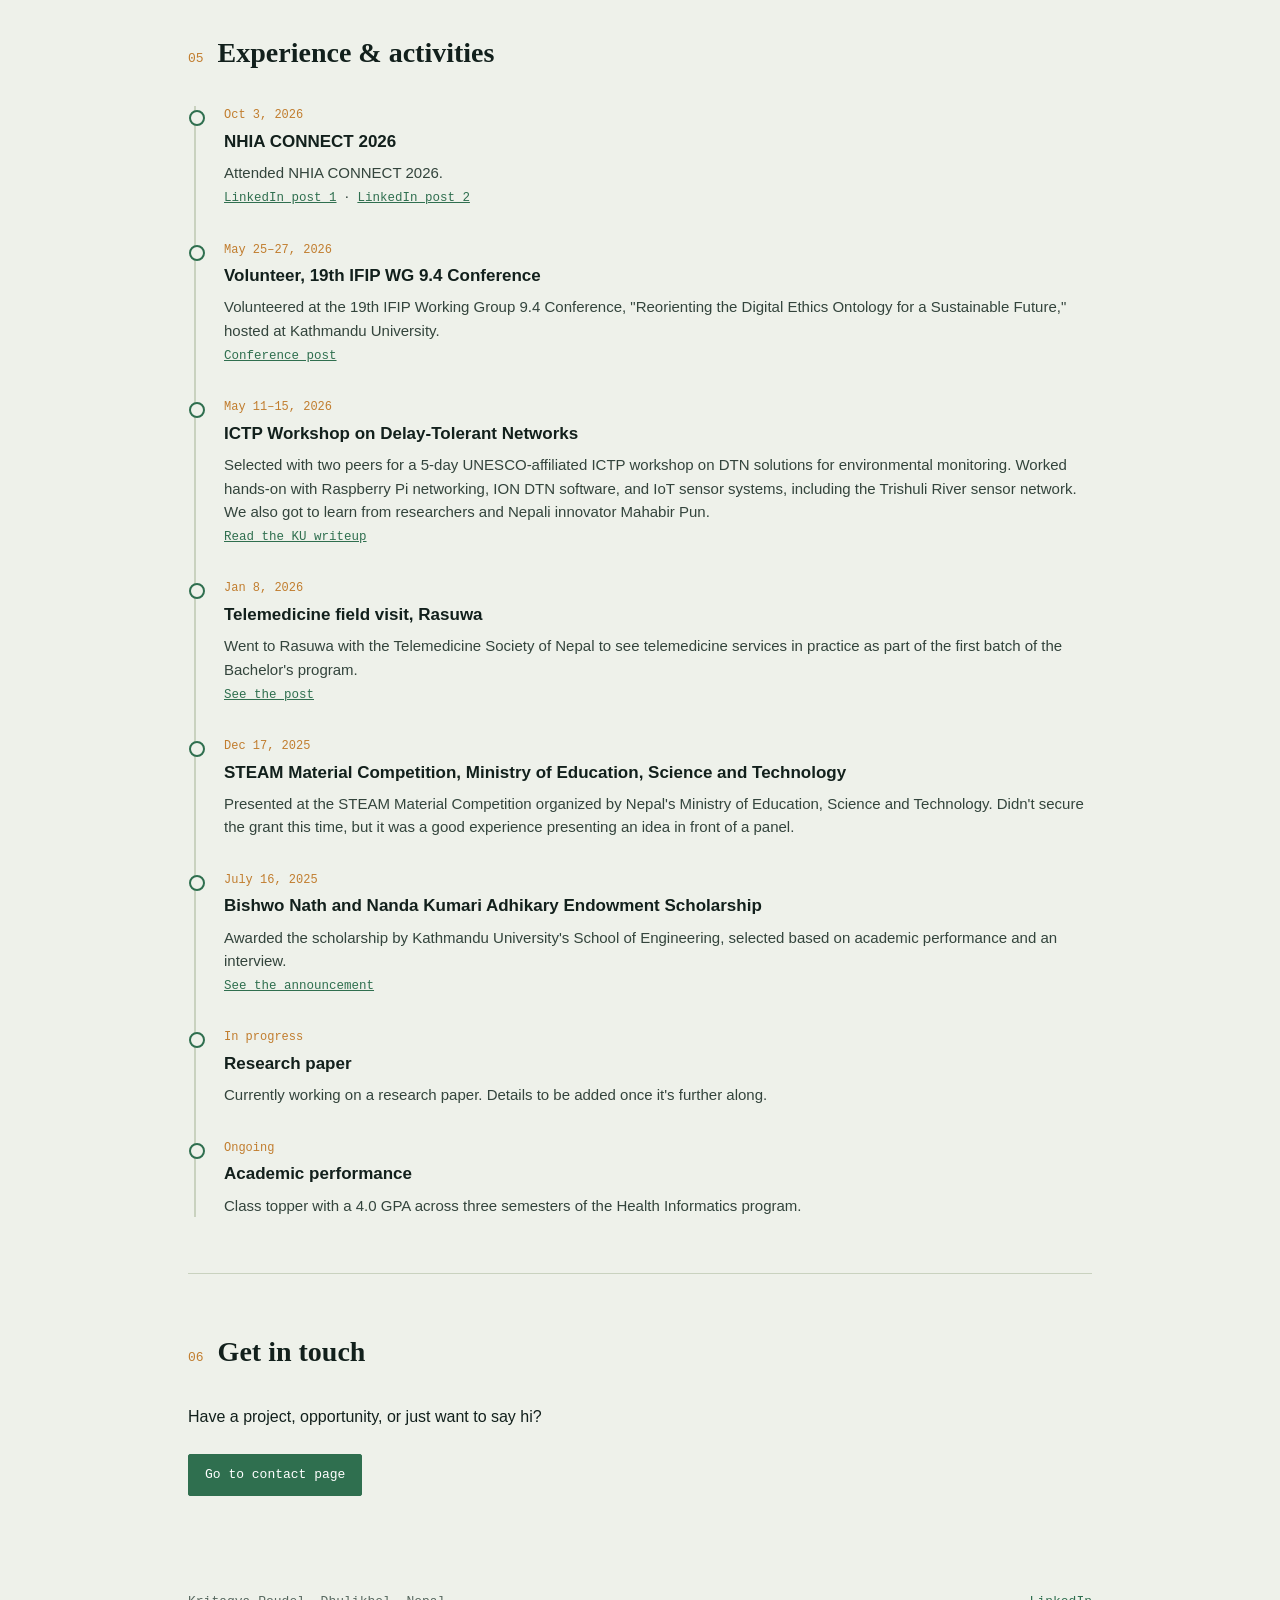
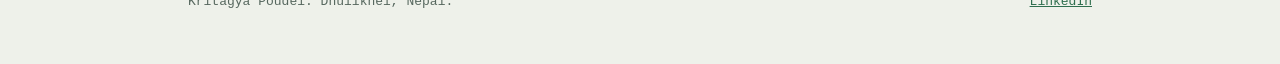
==== commit 3ff4d498: "redone" ====
--- a/index.html
+++ b/index.html
@@ -15,7 +15,9 @@
 <meta name="twitter:title" content="Kritagya Poudel | Health Informatics Student">
 <meta name="twitter:description" content="Bachelor in Health Informatics (BHI) student at Kathmandu University. Data, digital health systems, and networked care.">
 <meta name="twitter:image" content="https://kritagyapoudel.com.np/preview.png">
+<meta name="theme-color" content="#eef1ea">
 <link rel="stylesheet" href="style.css">
+<script>document.documentElement.classList.add('js')</script>
 </head>
 <body>
 <div class="pulse-bg"></div>
@@ -51,8 +53,8 @@
 
     <div class="stat-row">
       <div class="stat"><span class="num">2nd</span><span class="label">Year, Sem 2 (BHI)</span></div>
-      <div class="stat"><span class="num" data-count="4.0">0</span><span class="label">GPA, 3× semesters</span></div>
-      <div class="stat"><span class="num" data-count="1">0</span><span class="label">Scholarship awarded</span></div>
+      <div class="stat"><span class="num" data-count="4.0">4.0</span><span class="label">GPA, 3× semesters</span></div>
+      <div class="stat"><span class="num" data-count="1">1</span><span class="label">Scholarship awarded</span></div>
     </div>
   </header>
 
--- a/style.css
+++ b/style.css
@@ -11,7 +11,7 @@
   --mono:"IBM Plex Mono","SFMono-Regular",Consolas,monospace;
 }
 *{box-sizing:border-box;}
-html{scroll-behavior:smooth;}
+html{scroll-behavior:smooth;scroll-padding-top:100px;}
 body{
   margin:0;
   background:var(--paper);
@@ -23,69 +23,12 @@
 .wrap{max-width:960px;margin:0 auto;padding:0 28px;}
 
 .pulse-bg{
-  position:fixed;inset:0;z-index:-2;pointer-events:none;overflow:hidden;
-}
-.pulse-bg::before{
-  content:"";position:absolute;inset:0;
+  position:fixed;inset:0;z-index:-1;pointer-events:none;
   background-image:linear-gradient(var(--wire) 1px, transparent 1px);
   background-size:100% 44px;
-  opacity:.3;
+  opacity:.35;
   -webkit-mask-image: linear-gradient(to bottom, black, transparent 85%);
   mask-image: linear-gradient(to bottom, black, transparent 85%);
-}
-.blob{
-  position:absolute;border-radius:50%;
-  filter:blur(70px);
-  opacity:.35;
-  will-change:transform;
-}
-.blob-1{
-  width:420px;height:420px;
-  background:radial-gradient(circle at 30% 30%, var(--signal-bright), transparent 70%);
-  top:-120px;left:-100px;
-  animation:drift1 26s ease-in-out infinite;
-}
-.blob-2{
-  width:360px;height:360px;
-  background:radial-gradient(circle at 60% 40%, var(--amber), transparent 70%);
-  bottom:-140px;right:-80px;
-  animation:drift2 32s ease-in-out infinite;
-}
-.blob-3{
-  width:300px;height:300px;
-  background:radial-gradient(circle at 50% 50%, var(--signal), transparent 70%);
-  top:35%;left:55%;
-  animation:drift3 22s ease-in-out infinite;
-  opacity:.22;
-}
-@keyframes drift1{
-  0%,100%{transform:translate(0,0) scale(1);}
-  33%{transform:translate(60px,40px) scale(1.08);}
-  66%{transform:translate(-30px,70px) scale(.95);}
-}
-@keyframes drift2{
-  0%,100%{transform:translate(0,0) scale(1);}
-  50%{transform:translate(-70px,-50px) scale(1.1);}
-}
-@keyframes drift3{
-  0%,100%{transform:translate(0,0) scale(1);}
-  40%{transform:translate(-50px,30px) scale(1.15);}
-  70%{transform:translate(40px,-40px) scale(.9);}
-}
-.cursor-glow{
-  position:fixed;z-index:-1;pointer-events:none;
-  width:420px;height:420px;border-radius:50%;
-  background:radial-gradient(circle, rgba(79,174,122,.14), transparent 70%);
-  transform:translate(-50%,-50%);
-  left:var(--x,50vw);top:var(--y,50vh);
-  transition:opacity .3s ease;
-}
-@media (prefers-reduced-motion: reduce){
-  .blob{animation:none;}
-  .cursor-glow{display:none;}
-}
-@media (max-width:720px){
-  .cursor-glow{display:none;}
 }
 
 /* Top navigation */
@@ -224,37 +167,31 @@
 
 ::selection{background:var(--signal-bright);color:#fff;}
 
-/* Scroll fade-in animations */
-.reveal{
+/* ---------- Scroll reveal (only active when JS is running) ---------- */
+.js .reveal{
   opacity:0;
   transform:translateY(18px);
   transition:opacity .6s ease, transform .6s ease;
 }
-.reveal.is-visible{
-  opacity:1;
-  transform:translateY(0);
-}
-
-/* Staggered children within a revealed section */
-.reveal-stagger > *{
-  opacity:0;
-  transform:translateY(14px);
-  transition:opacity .5s ease, transform .5s ease;
-}
-.reveal-stagger.is-visible > *{
-  opacity:1;
-  transform:translateY(0);
-}
-.reveal-stagger.is-visible > *:nth-child(1){transition-delay:.05s;}
-.reveal-stagger.is-visible > *:nth-child(2){transition-delay:.12s;}
-.reveal-stagger.is-visible > *:nth-child(3){transition-delay:.19s;}
-.reveal-stagger.is-visible > *:nth-child(4){transition-delay:.26s;}
-.reveal-stagger.is-visible > *:nth-child(5){transition-delay:.33s;}
-.reveal-stagger.is-visible > *:nth-child(6){transition-delay:.40s;}
-.reveal-stagger.is-visible > *:nth-child(7){transition-delay:.47s;}
-
-/* Smoother hover lift on cards */
-.skill-card, .project-card, .tl-item, .facts{
+.js .reveal.is-visible{opacity:1;transform:none;}
+
+/* Staggered children: animation (not transition) so hover effects stay independent */
+.js .reveal-stagger > *{opacity:0;}
+.js .reveal-stagger.is-visible > *{opacity:1;animation:fadeUp .5s ease backwards;}
+.js .reveal-stagger.is-visible > *:nth-child(1){animation-delay:.05s;}
+.js .reveal-stagger.is-visible > *:nth-child(2){animation-delay:.12s;}
+.js .reveal-stagger.is-visible > *:nth-child(3){animation-delay:.19s;}
+.js .reveal-stagger.is-visible > *:nth-child(4){animation-delay:.26s;}
+.js .reveal-stagger.is-visible > *:nth-child(5){animation-delay:.33s;}
+.js .reveal-stagger.is-visible > *:nth-child(6){animation-delay:.40s;}
+.js .reveal-stagger.is-visible > *:nth-child(7){animation-delay:.47s;}
+@keyframes fadeUp{
+  from{opacity:0;transform:translateY(14px);}
+  to{opacity:1;transform:none;}
+}
+
+/* ---------- Hover and interaction ---------- */
+.skill-card, .project-card{
   transition:transform .2s ease, box-shadow .2s ease, border-color .2s ease;
 }
 .skill-card:hover, .project-card:hover{
@@ -263,7 +200,6 @@
   box-shadow:0 8px 20px -12px rgba(18,32,28,.25);
 }
 
-/* Nav link underline animation */
 nav.topnav .links a{position:relative;}
 nav.topnav .links a::after{
   content:"";
@@ -273,46 +209,22 @@
   transform-origin:left;
   transition:transform .25s ease;
 }
-nav.topnav .links a:hover::after{transform:scaleX(1);}
+nav.topnav .links a:hover::after,
 nav.topnav .links a.active::after{transform:scaleX(1);}
 
-/* Animated stat numbers */
 .stat .num{transition:color .2s ease;}
 .stat:hover .num{color:var(--signal-bright);}
 
-/* Button micro-interaction */
 .btn{transition:background .15s ease, color .15s ease, transform .12s ease, border-color .15s ease;}
 .btn:active{transform:scale(.97);}
-
-/* Photo gallery */
-.photo-grid{
-  display:grid;
-  grid-template-columns:repeat(auto-fill, minmax(200px, 1fr));
-  gap:14px;
-  margin:18px 0 6px;
-}
-.photo-grid figure{margin:0;background:var(--paper-2);border:1px solid var(--wire);border-radius:8px;overflow:hidden;}
-.photo-grid img{
-  width:100%;height:220px;object-fit:cover;display:block;
-  transition:transform .35s ease;
-}
-.photo-grid figure:hover img{transform:scale(1.05);}
-.photo-grid figcaption{
-  font-family:var(--mono);font-size:11.5px;color:#57685f;
-  padding:8px 10px;text-transform:uppercase;letter-spacing:.04em;
-}
-
-.tl-photos{
-  display:flex;flex-wrap:wrap;gap:10px;margin-top:12px;
-}
-.tl-photos img{
-  width:150px;height:110px;object-fit:cover;border-radius:6px;
-  border:1px solid var(--wire);
-  transition:transform .25s ease;
-}
-.tl-photos img:hover{transform:scale(1.05);}
-
-/* Profile photo */
+.btn:disabled{opacity:.6;cursor:not-allowed;}
+
+a:focus-visible, .btn:focus-visible, input:focus-visible, textarea:focus-visible, button:focus-visible{
+  outline:2px solid var(--signal);
+  outline-offset:3px;
+}
+
+/* ---------- Profile photo ---------- */
 .profile-photo{
   width:132px;height:132px;border-radius:50%;
   object-fit:cover;
@@ -330,12 +242,40 @@
   box-shadow:0 14px 30px -16px rgba(18,32,28,.3);
 }
 
+/* ---------- Back to top button (added by script.js) ---------- */
+.back-to-top{
+  position:fixed;right:22px;bottom:22px;z-index:20;
+  width:44px;height:44px;border-radius:50%;
+  border:1px solid var(--signal);background:var(--paper);color:var(--signal);
+  font-family:var(--mono);font-size:18px;line-height:1;cursor:pointer;
+  opacity:0;pointer-events:none;transform:translateY(8px);
+  transition:opacity .25s ease, transform .25s ease, background .15s ease, color .15s ease;
+}
+.back-to-top.show{opacity:1;pointer-events:auto;transform:none;}
+.back-to-top:hover{background:var(--signal);color:#fff;}
+
+/* ---------- Small screens ---------- */
+@media (max-width:640px){
+  nav.topnav .wrap{padding-top:14px;padding-bottom:14px;}
+  nav.topnav .links{gap:10px 16px;}
+  nav.topnav .links a{font-size:12px;}
+  header.page-head{padding:36px 0 32px;}
+  main section{padding:40px 0;}
+  .contact-links{gap:12px;}
+  .stat-row{grid-template-columns:1fr;}
+  .stat{border-right:none;border-bottom:1px solid var(--wire);padding:14px 0;}
+  .stat:last-child{border-bottom:none;}
+  .about-grid{gap:28px;}
+}
+
+/* ---------- Reduced motion ---------- */
 @media (prefers-reduced-motion: reduce){
-  .reveal, .reveal-stagger > *{
-    opacity:1 !important;transform:none !important;transition:none !important;
+  html{scroll-behavior:auto;}
+  .js .reveal, .js .reveal-stagger > *{
+    opacity:1 !important;transform:none !important;transition:none !important;animation:none !important;
   }
-}
-
+  .back-to-top{transition:none;}
+}
 
 /* Contact form */
 .contact-form{max-width:480px;}
@@ -352,101 +292,10 @@
 }
 .form-row input:focus, .form-row textarea:focus{outline:none;border-color:var(--signal);}
 .contact-form .btn{border:none;cursor:pointer;font-family:var(--mono);}
+.form-status{margin:14px 0 0;font-size:14px;min-height:1.4em;}
+.form-status.ok{color:var(--signal);}
+.form-status.err{color:#a63b2b;}
 
 /* simple page intro (used on sub-pages without full hero) */
 .page-intro{padding:48px 0 32px;border-bottom:1px solid var(--wire);}
-.page-intro h1{font-size:clamp(30px,4.5vw,42px);}
-
-/* Resume download row */
-.resume-row{
-  margin-top:22px;
-  border:1px solid var(--wire);
-  border-radius:10px;
-  background:var(--paper-2);
-  padding:18px 20px;
-}
-.resume-label{
-  display:block;
-  font-family:var(--mono);
-  font-size:11.5px;
-  text-transform:uppercase;
-  letter-spacing:.08em;
-  color:#57685f;
-  margin-bottom:12px;
-}
-.resume-options{display:flex;gap:14px;flex-wrap:wrap;}
-.resume-btn{
-  display:flex;flex-direction:column;gap:2px;
-  padding:12px 18px;
-  border-radius:8px;
-  min-width:200px;
-}
-.resume-btn .rb-title{font-family:var(--display);font-size:15px;font-weight:600;}
-.resume-btn .rb-sub{font-family:var(--mono);font-size:11px;opacity:.75;}
-.resume-btn:hover .rb-sub{opacity:.9;}
-@media (max-width:520px){
-  .resume-options{flex-direction:column;}
-  .resume-btn{min-width:0;}
-}
-
-/* Gradient accent on main heading */
-.grad-text{
-  background:linear-gradient(90deg,var(--signal),var(--signal-bright) 45%,var(--amber));
-  background-size:200% auto;
-  -webkit-background-clip:text;background-clip:text;color:transparent;
-  animation:gradflow 6s ease-in-out infinite;
-}
-@keyframes gradflow{
-  0%,100%{background-position:0% 50%;}
-  50%{background-position:100% 50%;}
-}
-
-/* Eyebrow pulsing dot */
-.eyebrow{display:flex;align-items:center;gap:8px;}
-.eyebrow::before{
-  content:"";width:7px;height:7px;border-radius:50%;
-  background:var(--signal-bright);
-  box-shadow:0 0 0 0 rgba(79,174,122,.6);
-  animation:pulseDot 2s ease-out infinite;
-  flex-shrink:0;
-}
-@keyframes pulseDot{
-  0%{box-shadow:0 0 0 0 rgba(79,174,122,.5);}
-  70%{box-shadow:0 0 0 8px rgba(79,174,122,0);}
-  100%{box-shadow:0 0 0 0 rgba(79,174,122,0);}
-}
-
-/* Timeline dot pulse on hover */
-.tl-item::before{transition:box-shadow .25s ease, transform .25s ease;}
-.tl-item:hover::before{
-  transform:scale(1.15);
-  box-shadow:0 0 0 5px rgba(79,174,122,.18);
-}
-
-/* Button shine sweep */
-.btn{position:relative;overflow:hidden;}
-.btn::after{
-  content:"";position:absolute;top:0;left:-60%;width:40%;height:100%;
-  background:linear-gradient(120deg, transparent, rgba(255,255,255,.4), transparent);
-  transform:skewX(-20deg);
-  transition:left .5s ease;
-}
-.btn:hover::after{left:120%;}
-
-/* Nav brand micro animation */
-nav.topnav .brand{transition:letter-spacing .25s ease, color .2s ease;}
-nav.topnav .brand:hover{letter-spacing:.02em;color:var(--signal);}
-
-/* Fade-up entrance for header on load */
-@keyframes fadeUpIn{
-  from{opacity:0;transform:translateY(14px);}
-  to{opacity:1;transform:translateY(0);}
-}
-header.page-head, .page-intro{animation:fadeUpIn .7s ease both;}
-header.page-head .profile-photo{animation:fadeUpIn .8s ease .1s both;}
-
-@media (prefers-reduced-motion: reduce){
-  .grad-text{animation:none;}
-  .eyebrow::before{animation:none;}
-  header.page-head, .page-intro, header.page-head .profile-photo{animation:none;}
-}
+.page-intro h1{font-size:clamp(30px,4.5vw,42px);}
